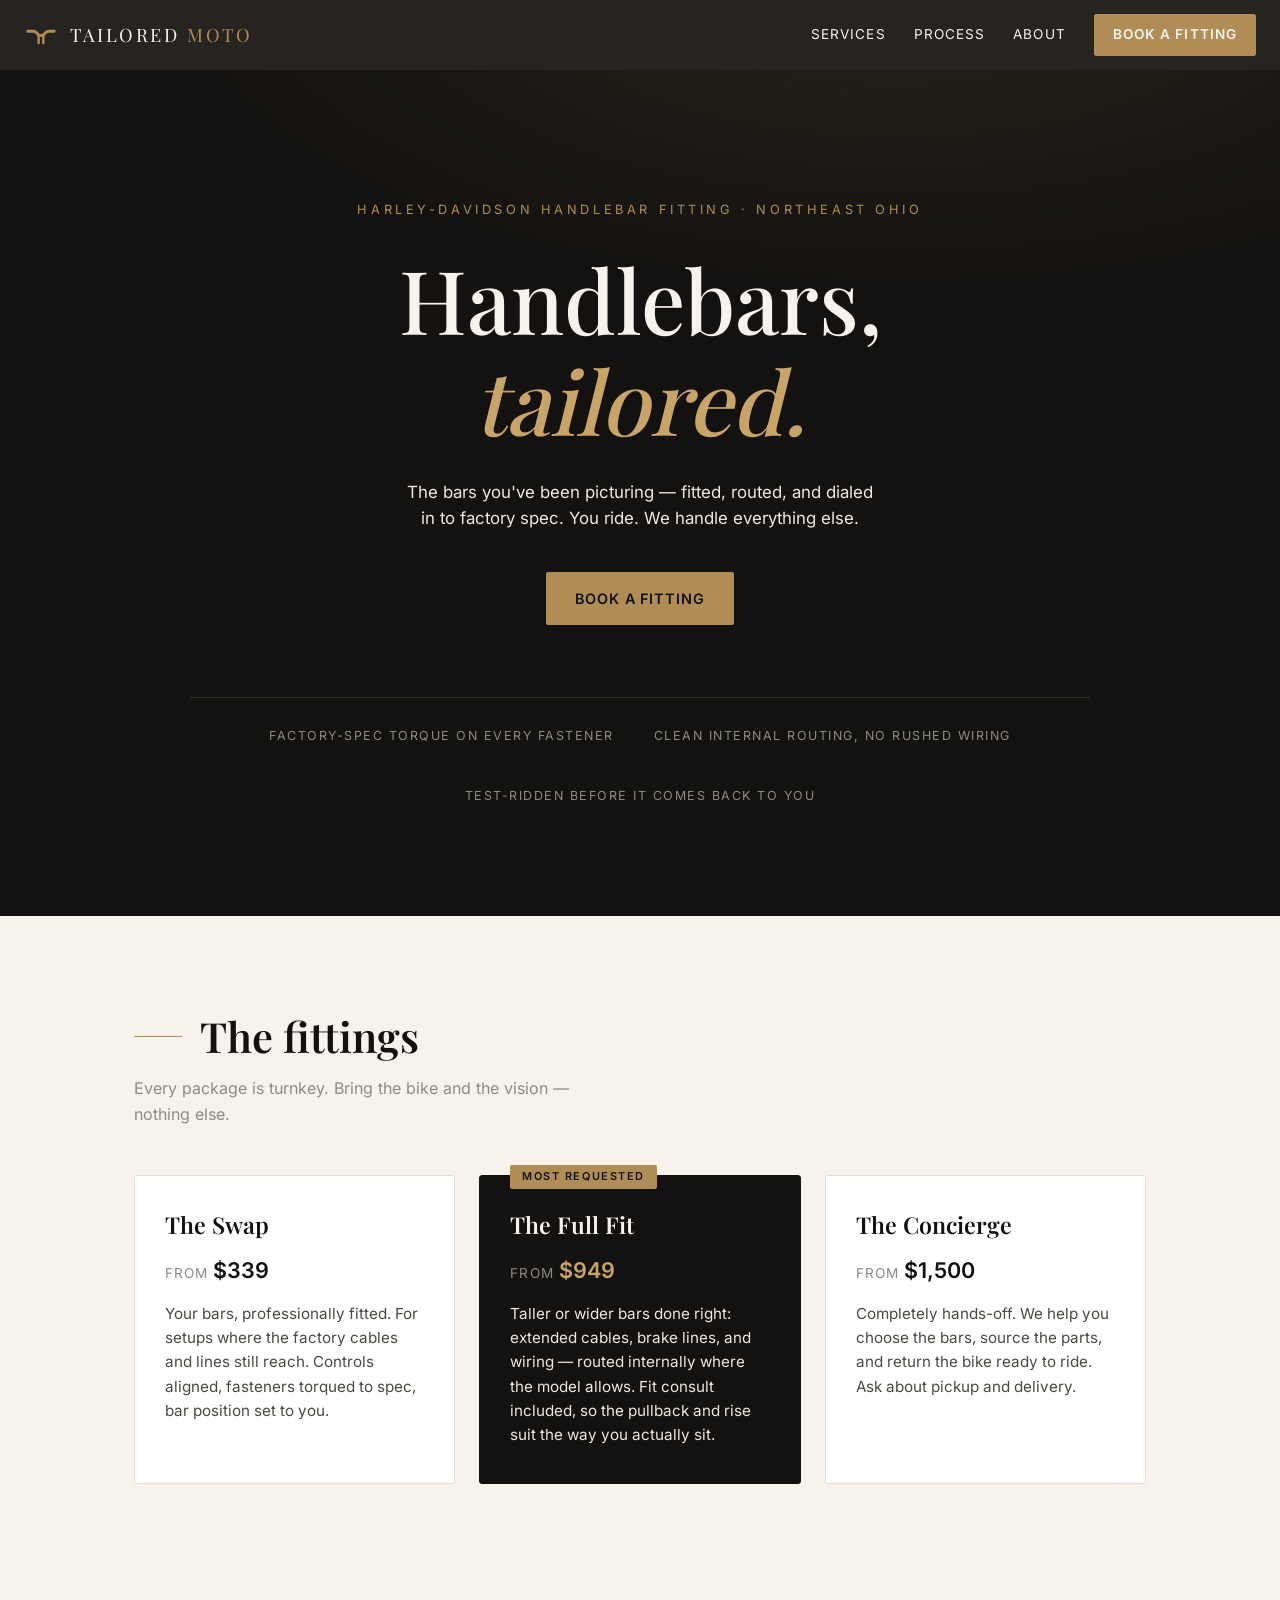
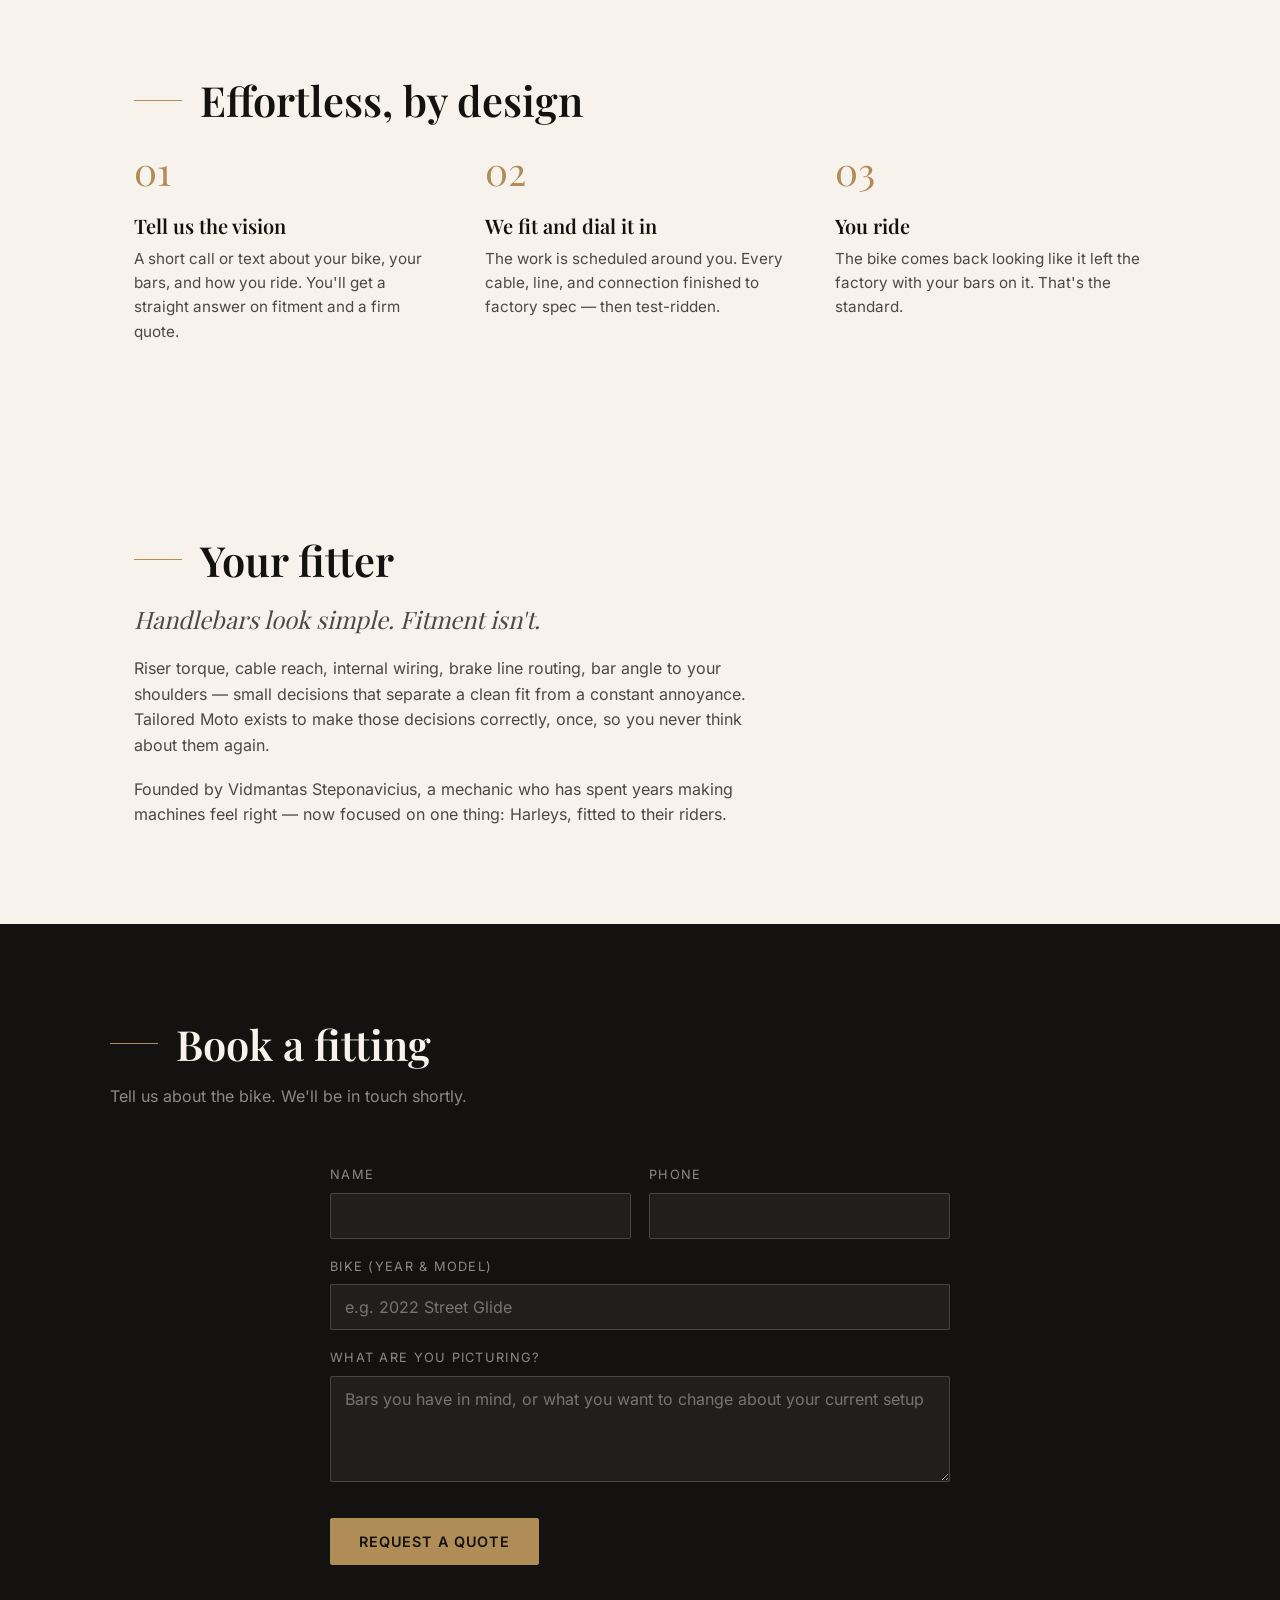
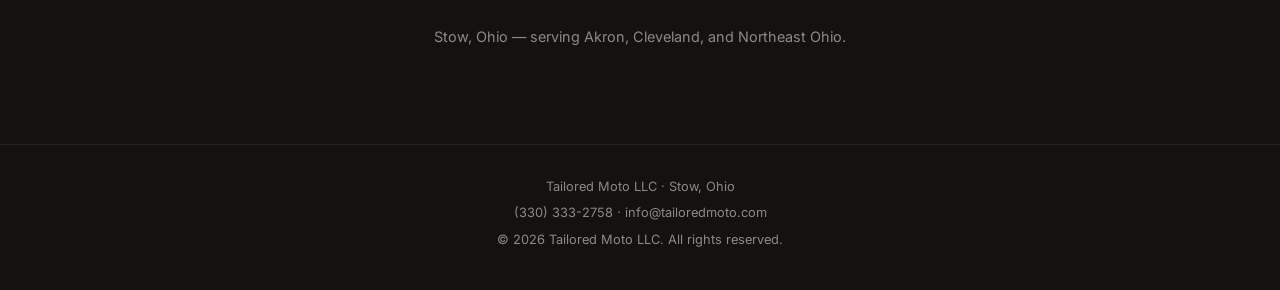
==== index.html @ c4e15b98 "Form-first contact: centered form only, phone/email moved to footer Co-Authored-By: Claude Fable 5 <" ====
<!DOCTYPE html>
<html lang="en">
<head>
<meta charset="UTF-8">
<meta name="viewport" content="width=device-width, initial-scale=1.0">
<title>Tailored Moto — Harley-Davidson Handlebar Fitting · Stow, Ohio</title>
<meta name="description" content="White-glove handlebar fitting for Harley-Davidson. Bars, cables, and lines dialed in to factory spec — without you lifting a wrench. Serving Stow, Akron, and Northeast Ohio.">
<meta name="robots" content="noindex"><!-- STAGING: remove this line at launch -->
<link rel="icon" type="image/svg+xml" href="favicon.svg">
<link rel="canonical" href="https://tailoredmoto.com/">
<meta property="og:title" content="Tailored Moto — Handlebars, tailored.">
<meta property="og:description" content="White-glove handlebar fitting for Harley-Davidson. Serving Stow, Akron, and Northeast Ohio.">
<meta property="og:url" content="https://tailoredmoto.com/">
<meta property="og:type" content="website">
<link rel="preload" href="fonts/playfair-latin.woff2" as="font" type="font/woff2" crossorigin>
<link rel="preload" href="fonts/inter-latin.woff2" as="font" type="font/woff2" crossorigin>
<link rel="stylesheet" href="styles.css">
<script type="application/ld+json">
{
  "@context": "https://schema.org",
  "@type": "LocalBusiness",
  "name": "Tailored Moto LLC",
  "description": "Handlebar fitting and installation for Harley-Davidson motorcycles.",
  "url": "https://tailoredmoto.com",
  "email": "info@tailoredmoto.com",
  "address": { "@type": "PostalAddress", "addressLocality": "Stow", "addressRegion": "OH", "addressCountry": "US" },
  "areaServed": ["Stow OH", "Akron OH", "Cleveland OH", "Northeast Ohio"],
  "priceRange": "$$$"
}
</script>
</head>
<body>

<header class="site-header">
  <a class="wordmark" href="#top" aria-label="Tailored Moto — home">
    <svg class="glyph" viewBox="0 0 64 64" aria-hidden="true">
      <g fill="none" stroke="currentColor" stroke-linecap="round">
        <path d="M7 25 H18 C25 25 24.5 33 31 33 H33 C39.5 33 39 25 46 25 H57" stroke-width="5.5"/>
        <path d="M27.5 33 V47" stroke-width="4.5"/>
        <path d="M36.5 33 V47" stroke-width="4.5"/>
      </g>
    </svg>
    <span>Tailored <em>Moto</em></span>
  </a>
  <nav class="site-nav" id="nav">
    <a href="#services">Services</a>
    <a href="#process">Process</a>
    <a href="#about">About</a>
    <a href="#contact" class="btn btn-small">Book a fitting</a>
  </nav>
  <button class="nav-toggle" aria-label="Menu" aria-expanded="false" aria-controls="nav">
    <span></span><span></span>
  </button>
</header>

<main id="top">

  <!-- HERO -->
  <section class="hero">
    <p class="kicker">Harley-Davidson handlebar fitting · Northeast Ohio</p>
    <h1>Handlebars,<br><em>tailored.</em></h1>
    <p class="lede">The bars you've been picturing — fitted, routed, and dialed in to factory spec. You ride. We handle everything else.</p>
    <div class="cta-row">
      <a class="btn" href="#contact">Book a fitting</a>
    </div>
    <ul class="trust-strip" aria-label="Standards">
      <li>Factory-spec torque on every fastener</li>
      <li>Clean internal routing, no rushed wiring</li>
      <li>Test-ridden before it comes back to you</li>
    </ul>
  </section>

  <!-- SERVICES -->
  <section class="services" id="services">
    <h2><span class="rule"></span>The fittings</h2>
    <p class="section-lede">Every package is turnkey. Bring the bike and the vision — nothing else.</p>
    <div class="cards">
      <article class="card">
        <h3>The Swap</h3>
        <p class="price">from <strong>$339</strong></p>
        <p>Your bars, professionally fitted. For setups where the factory cables and lines still reach. Controls aligned, fasteners torqued to spec, bar position set to you.</p>
      </article>
      <article class="card card-featured">
        <p class="badge">Most requested</p>
        <h3>The Full Fit</h3>
        <p class="price">from <strong>$949</strong></p>
        <p>Taller or wider bars done right: extended cables, brake lines, and wiring — routed internally where the model allows. Fit consult included, so the pullback and rise suit the way you actually sit.</p>
      </article>
      <article class="card">
        <h3>The Concierge</h3>
        <p class="price">from <strong>$1,500</strong></p>
        <p>Completely hands-off. We help you choose the bars, source the parts, and return the bike ready to ride. Ask about pickup and delivery.</p>
      </article>
    </div>
  </section>

  <!-- PROCESS -->
  <section class="process" id="process">
    <h2><span class="rule"></span>Effortless, by design</h2>
    <ol class="steps">
      <li>
        <h3>Tell us the vision</h3>
        <p>A short call or text about your bike, your bars, and how you ride. You'll get a straight answer on fitment and a firm quote.</p>
      </li>
      <li>
        <h3>We fit and dial it in</h3>
        <p>The work is scheduled around you. Every cable, line, and connection finished to factory spec — then test-ridden.</p>
      </li>
      <li>
        <h3>You ride</h3>
        <p>The bike comes back looking like it left the factory with your bars on it. That's the standard.</p>
      </li>
    </ol>
  </section>

  <!-- ABOUT -->
  <section class="about" id="about">
    <h2><span class="rule"></span>Your fitter</h2>
    <div class="about-body">
      <p class="about-lede">Handlebars look simple. Fitment isn't.</p>
      <p>Riser torque, cable reach, internal wiring, brake line routing, bar angle to your shoulders — small decisions that separate a clean fit from a constant annoyance. Tailored Moto exists to make those decisions correctly, once, so you never think about them again.</p>
      <!-- TODO: personalize — years of experience, certifications, a photo -->
      <p>Founded by Vidmantas Steponavicius, a mechanic who has spent years making machines feel right — now focused on one thing: Harleys, fitted to their riders.</p>
    </div>
  </section>

  <!-- CONTACT -->
  <section class="contact" id="contact">
    <h2><span class="rule"></span>Book a fitting</h2>
    <p class="section-lede">Tell us about the bike. We'll be in touch shortly.</p>
    <div class="contact-cols">
      <form id="contact-form" action="https://api.web3forms.com/submit" method="POST">
        <input type="hidden" name="access_key" value="8856f338-301b-41fc-84e8-43a204a1f734">
        <input type="hidden" name="subject" value="New fitting request — tailoredmoto.com">
        <input type="checkbox" name="botcheck" class="hp" tabindex="-1" autocomplete="off">
        <div class="field-row">
          <label>Name<input type="text" name="name" required autocomplete="name"></label>
          <label>Phone<input type="tel" name="phone" required autocomplete="tel"></label>
        </div>
        <label>Bike (year & model)<input type="text" name="bike" placeholder="e.g. 2022 Street Glide" required></label>
        <label>What are you picturing?<textarea name="message" rows="4" placeholder="Bars you have in mind, or what you want to change about your current setup"></textarea></label>
        <div class="h-captcha" data-captcha="true" data-theme="dark"></div>
        <button class="btn" type="submit">Request a quote</button>
        <p class="form-status" role="status" aria-live="polite"></p>
      </form>
    </div>
    <p class="contact-note contact-note-center">Stow, Ohio — serving Akron, Cleveland, and Northeast Ohio.</p>
  </section>

</main>

<footer class="site-footer">
  <p>Tailored Moto LLC · Stow, Ohio</p>
  <p><a href="sms:+13303332758">(330) 333-2758</a> · <a href="mailto:info@tailoredmoto.com">info@tailoredmoto.com</a></p>
  <p>© 2026 Tailored Moto LLC. All rights reserved.</p>
</footer>

<script src="site.js"></script>
<script src="https://web3forms.com/client/script.js" async defer></script>
</body>
</html>
---- styles.css ----
/* Tailored Moto — see brand/brand.md */

@font-face {
  font-family: 'Playfair Display';
  font-style: normal;
  font-weight: 400 700;
  font-display: swap;
  src: url('fonts/playfair-latin.woff2') format('woff2');
}
@font-face {
  font-family: 'Inter';
  font-style: normal;
  font-weight: 100 900;
  font-display: swap;
  src: url('fonts/inter-latin.woff2') format('woff2');
}

:root {
  --ink: #141210;
  --ink-soft: #1e1b18;
  --ivory: #F7F3EC;
  --ivory-dim: #efe9de;
  --brass: #B08D57;
  --brass-bright: #C9A468;
  --chrome: #8D8A84;
  --serif: 'Playfair Display', Georgia, serif;
  --sans: 'Inter', -apple-system, 'Segoe UI', Arial, sans-serif;
  --maxw: 1060px;
}

* { margin: 0; padding: 0; box-sizing: border-box; }
html { scroll-behavior: smooth; }
@media (prefers-reduced-motion: reduce) { html { scroll-behavior: auto; } }

body {
  font-family: var(--sans);
  font-weight: 400;
  color: var(--ink);
  background: var(--ivory);
  line-height: 1.6;
  -webkit-font-smoothing: antialiased;
}

h1, h2, h3 { font-family: var(--serif); font-weight: 600; line-height: 1.15; }
em { font-style: italic; }

section { padding: 96px 24px; max-width: var(--maxw); margin: 0 auto; }

h2 {
  font-size: clamp(1.9rem, 3.5vw, 2.6rem);
  margin-bottom: 16px;
  display: flex;
  align-items: center;
  gap: 18px;
}
h2 .rule { display: inline-block; width: 48px; height: 1px; background: var(--brass); flex: none; }

.section-lede { color: var(--chrome); max-width: 46ch; margin-bottom: 48px; }

/* ---------- header ---------- */
.site-header {
  position: sticky; top: 0; z-index: 50;
  display: flex; align-items: center; justify-content: space-between;
  padding: 14px 24px;
  background: rgba(20, 18, 16, 0.92);
  backdrop-filter: blur(8px);
  color: var(--ivory);
}
.wordmark {
  display: flex; align-items: center; gap: 12px;
  text-decoration: none; color: var(--ivory);
  font-family: var(--serif); font-size: 1.15rem; letter-spacing: 0.14em;
  text-transform: uppercase;
}
.wordmark em { color: var(--brass); font-style: normal; }
.glyph { width: 34px; height: 34px; color: var(--brass); }

.site-nav { display: flex; align-items: center; gap: 28px; }
.site-nav a {
  color: var(--ivory); text-decoration: none; font-size: 0.85rem;
  letter-spacing: 0.08em; text-transform: uppercase;
}
.site-nav a:hover { color: var(--brass-bright); }
.nav-toggle { display: none; }

/* ---------- buttons ---------- */
.btn {
  display: inline-block;
  background: var(--brass); color: var(--ink);
  font-family: var(--sans); font-weight: 600; font-size: 0.9rem;
  letter-spacing: 0.06em; text-transform: uppercase; text-decoration: none;
  padding: 14px 28px; border: 1px solid var(--brass); border-radius: 2px;
  cursor: pointer; transition: background 0.2s, color 0.2s;
}
.btn:hover { background: var(--brass-bright); border-color: var(--brass-bright); color: var(--ink); }
.btn-ghost { background: transparent; color: var(--ivory); border-color: var(--chrome); }
.btn-ghost:hover { background: transparent; color: var(--brass-bright); border-color: var(--brass-bright); }
.btn-small { padding: 9px 18px; font-size: 0.78rem; }
.site-nav .btn-small:hover { color: var(--ink); }

/* ---------- hero ---------- */
.hero {
  max-width: none;
  background:
    radial-gradient(1200px 500px at 70% -10%, rgba(176, 141, 87, 0.13), transparent 60%),
    var(--ink);
  color: var(--ivory);
  text-align: center;
  padding: 130px 24px 110px;
}
.kicker {
  color: var(--brass); font-size: 0.8rem; letter-spacing: 0.28em;
  text-transform: uppercase; margin-bottom: 28px;
}
.hero h1 { font-size: clamp(3rem, 8vw, 5.5rem); font-weight: 500; }
.hero h1 em { color: var(--brass-bright); }
.hero .lede {
  color: var(--ivory-dim); max-width: 44ch; margin: 28px auto 40px; font-size: 1.05rem;
}
.cta-row { display: flex; gap: 16px; justify-content: center; flex-wrap: wrap; }

.trust-strip {
  list-style: none; display: flex; gap: 40px; justify-content: center; flex-wrap: wrap;
  margin-top: 72px; padding-top: 28px;
  border-top: 1px solid rgba(247, 243, 236, 0.12);
  max-width: 900px; margin-left: auto; margin-right: auto;
}
.trust-strip li {
  color: var(--chrome); font-size: 0.78rem; letter-spacing: 0.12em; text-transform: uppercase;
}

/* ---------- services ---------- */
.cards { display: grid; grid-template-columns: repeat(3, 1fr); gap: 24px; align-items: stretch; }
.card {
  background: #fff; border: 1px solid #e5ded2; border-radius: 3px;
  padding: 36px 30px;
  display: flex; flex-direction: column; gap: 14px;
  position: relative;
}
.card h3 { font-size: 1.45rem; }
.card .price { color: var(--chrome); font-size: 0.85rem; letter-spacing: 0.08em; text-transform: uppercase; }
.card .price strong { color: var(--ink); font-size: 1.35rem; letter-spacing: 0; font-weight: 600; }
.card p:last-child { color: #4c4842; font-size: 0.95rem; }
.card-featured { background: var(--ink); border-color: var(--ink); color: var(--ivory); }
.card-featured h3 { color: var(--ivory); }
.card-featured .price strong { color: var(--brass-bright); }
.card-featured p:last-child { color: var(--ivory-dim); }
.badge {
  position: absolute; top: -11px; left: 30px;
  background: var(--brass); color: var(--ink);
  font-size: 0.68rem; font-weight: 600; letter-spacing: 0.14em; text-transform: uppercase;
  padding: 3px 12px; border-radius: 2px;
}

/* ---------- process ---------- */
.steps { list-style: none; counter-reset: step; display: grid; grid-template-columns: repeat(3, 1fr); gap: 40px; }
.steps li { counter-increment: step; }
.steps li::before {
  content: "0" counter(step);
  font-family: var(--serif); font-size: 2.4rem; color: var(--brass);
  display: block; margin-bottom: 12px;
}
.steps h3 { font-size: 1.25rem; margin-bottom: 10px; }
.steps p { color: #4c4842; font-size: 0.95rem; }

/* ---------- about ---------- */
.about-body { max-width: 62ch; display: grid; gap: 18px; }
.about-lede { font-family: var(--serif); font-size: 1.5rem; font-style: italic; color: var(--ink); }
.about-body p { color: #4c4842; }

/* ---------- gallery ---------- */
.gallery-grid { display: grid; grid-template-columns: repeat(3, 1fr); gap: 18px; }
.tile {
  aspect-ratio: 4 / 3;
  background:
    radial-gradient(400px 200px at 50% 120%, rgba(176, 141, 87, 0.14), transparent 70%),
    var(--ink-soft);
  border-radius: 3px;
  display: flex; align-items: center; justify-content: center;
  color: var(--chrome); font-size: 0.78rem; letter-spacing: 0.14em;
  text-transform: uppercase; text-align: center; line-height: 1.9;
}

/* ---------- contact ---------- */
.contact {
  max-width: none;
  background: var(--ink); color: var(--ivory);
}
.contact > * { max-width: var(--maxw); margin-left: auto; margin-right: auto; }
.contact h2 { color: var(--ivory); }
.contact .section-lede { margin-bottom: 56px; }
.contact-cols { max-width: 620px; margin: 0 auto; }
.contact-note-center { text-align: center; margin-top: 28px; }

.contact-label { color: var(--brass); font-size: 0.8rem; letter-spacing: 0.2em; text-transform: uppercase; margin-bottom: 10px; }
.contact-phone {
  font-family: var(--serif); font-size: 2rem; color: var(--ivory);
  text-decoration: none; display: inline-block; margin-bottom: 10px;
}
.contact-phone:hover { color: var(--brass-bright); }
.link { color: var(--brass-bright); text-decoration: none; }
.link:hover { text-decoration: underline; }
.contact-note { color: var(--chrome); font-size: 0.9rem; margin-top: 22px; }

form { display: grid; gap: 18px; }
.field-row { display: grid; grid-template-columns: 1fr 1fr; gap: 18px; }
label { display: grid; gap: 7px; font-size: 0.8rem; letter-spacing: 0.1em; text-transform: uppercase; color: var(--chrome); }
input, textarea {
  font-family: var(--sans); font-size: 1rem; color: var(--ivory);
  background: rgba(247, 243, 236, 0.06);
  border: 1px solid rgba(247, 243, 236, 0.18); border-radius: 2px;
  padding: 12px 14px;
}
input:focus, textarea:focus { outline: none; border-color: var(--brass); }
textarea { resize: vertical; }
.hp { position: absolute; left: -9999px; }
form .btn { justify-self: start; }
.form-status { font-size: 0.9rem; color: var(--brass-bright); min-height: 1.4em; }

/* ---------- footer ---------- */
.site-footer {
  background: var(--ink); color: var(--chrome);
  text-align: center; font-size: 0.8rem;
  padding: 32px 24px 40px;
  border-top: 1px solid rgba(247, 243, 236, 0.08);
}
.site-footer p + p { margin-top: 6px; }
.site-footer a { color: inherit; text-decoration: none; }
.site-footer a:hover { text-decoration: underline; }

/* ---------- responsive ---------- */
@media (max-width: 860px) {
  section { padding: 72px 20px; }
  .cards, .steps, .gallery-grid { grid-template-columns: 1fr; }
  .steps { gap: 32px; }

  .nav-toggle {
    display: flex; flex-direction: column; gap: 6px;
    background: none; border: none; cursor: pointer; padding: 8px;
  }
  .nav-toggle span { width: 24px; height: 2px; background: var(--ivory); display: block; }
  .site-nav {
    display: none;
    position: absolute; top: 100%; left: 0; right: 0;
    flex-direction: column; align-items: flex-start; gap: 0;
    background: var(--ink);
    border-top: 1px solid rgba(247, 243, 236, 0.1);
    padding: 8px 0;
  }
  .site-nav.open { display: flex; }
  .site-nav a { padding: 14px 24px; width: 100%; }
  .site-nav .btn-small { background: none; border: none; color: var(--brass-bright); text-align: left; }
}
@media (max-width: 560px) {
  .field-row { grid-template-columns: 1fr; }
  .hero { padding: 90px 20px 80px; }
  .trust-strip { gap: 14px; flex-direction: column; align-items: center; margin-top: 56px; }
}
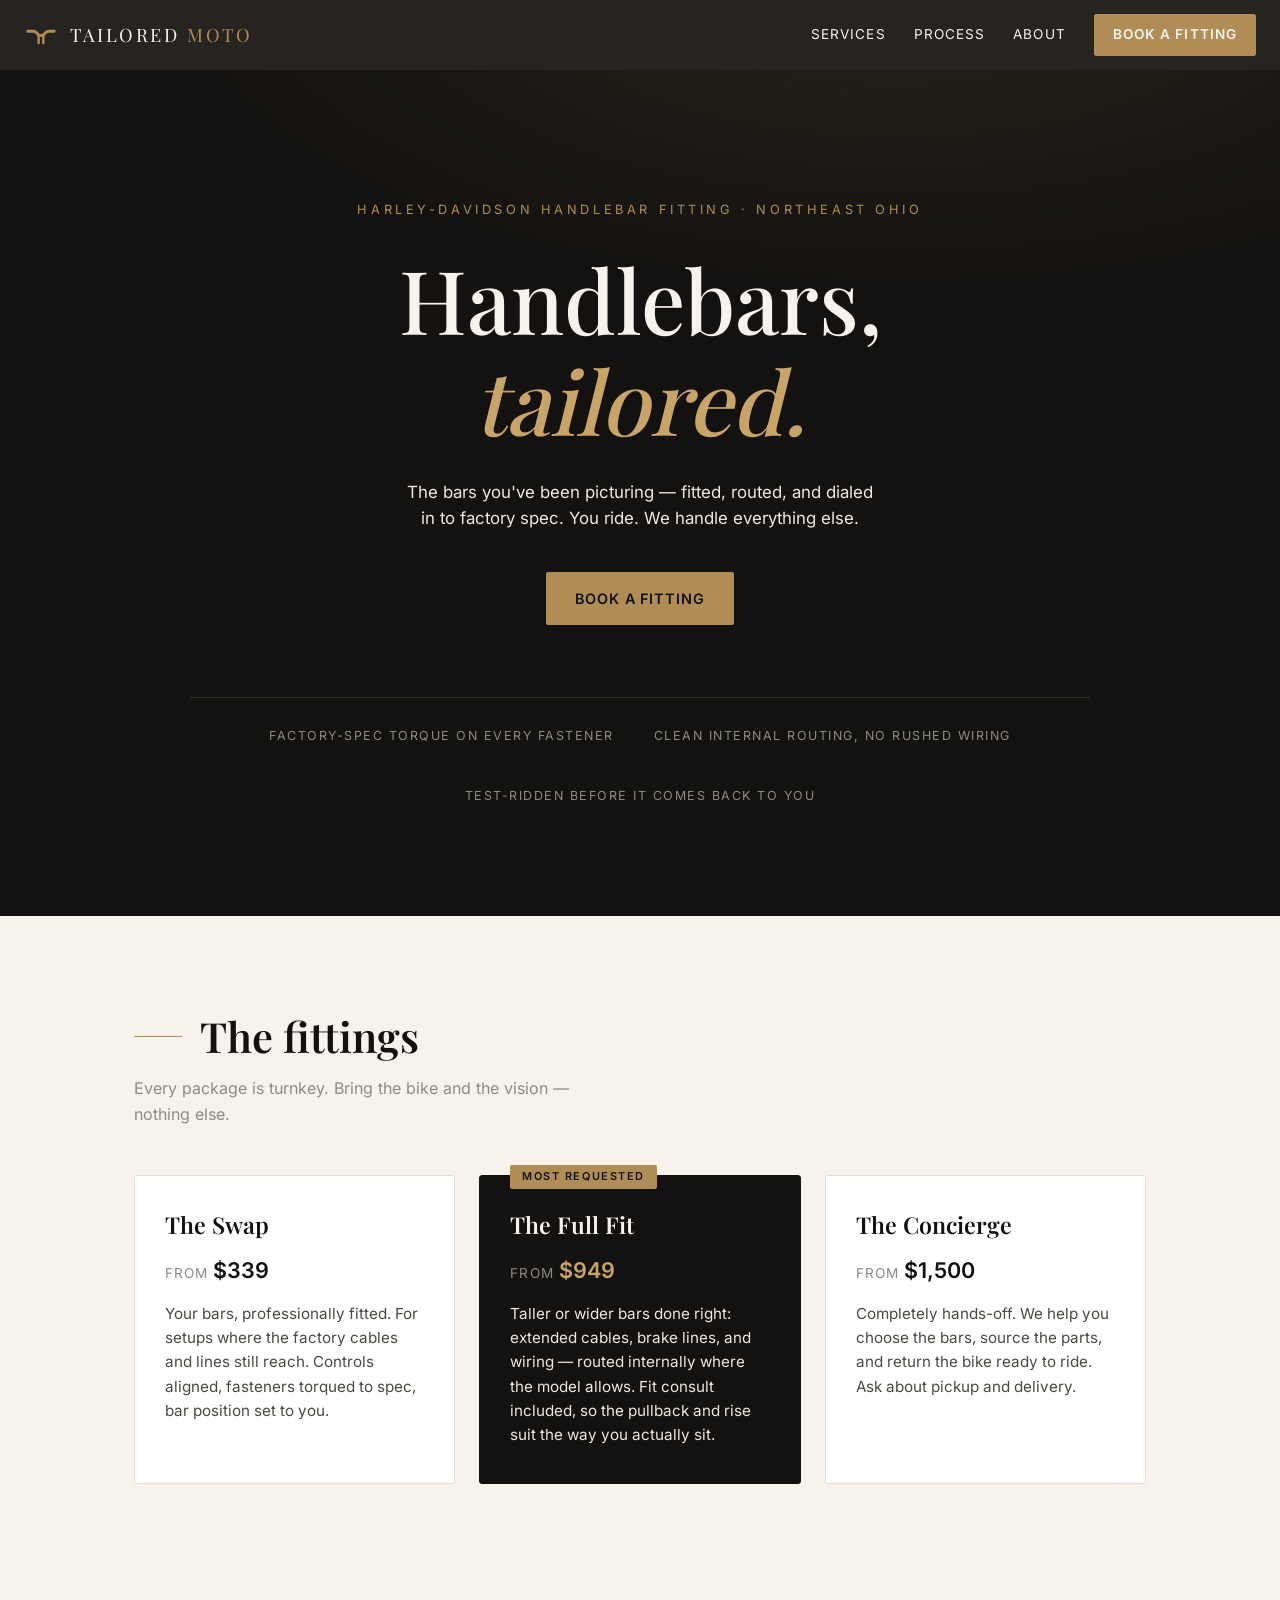
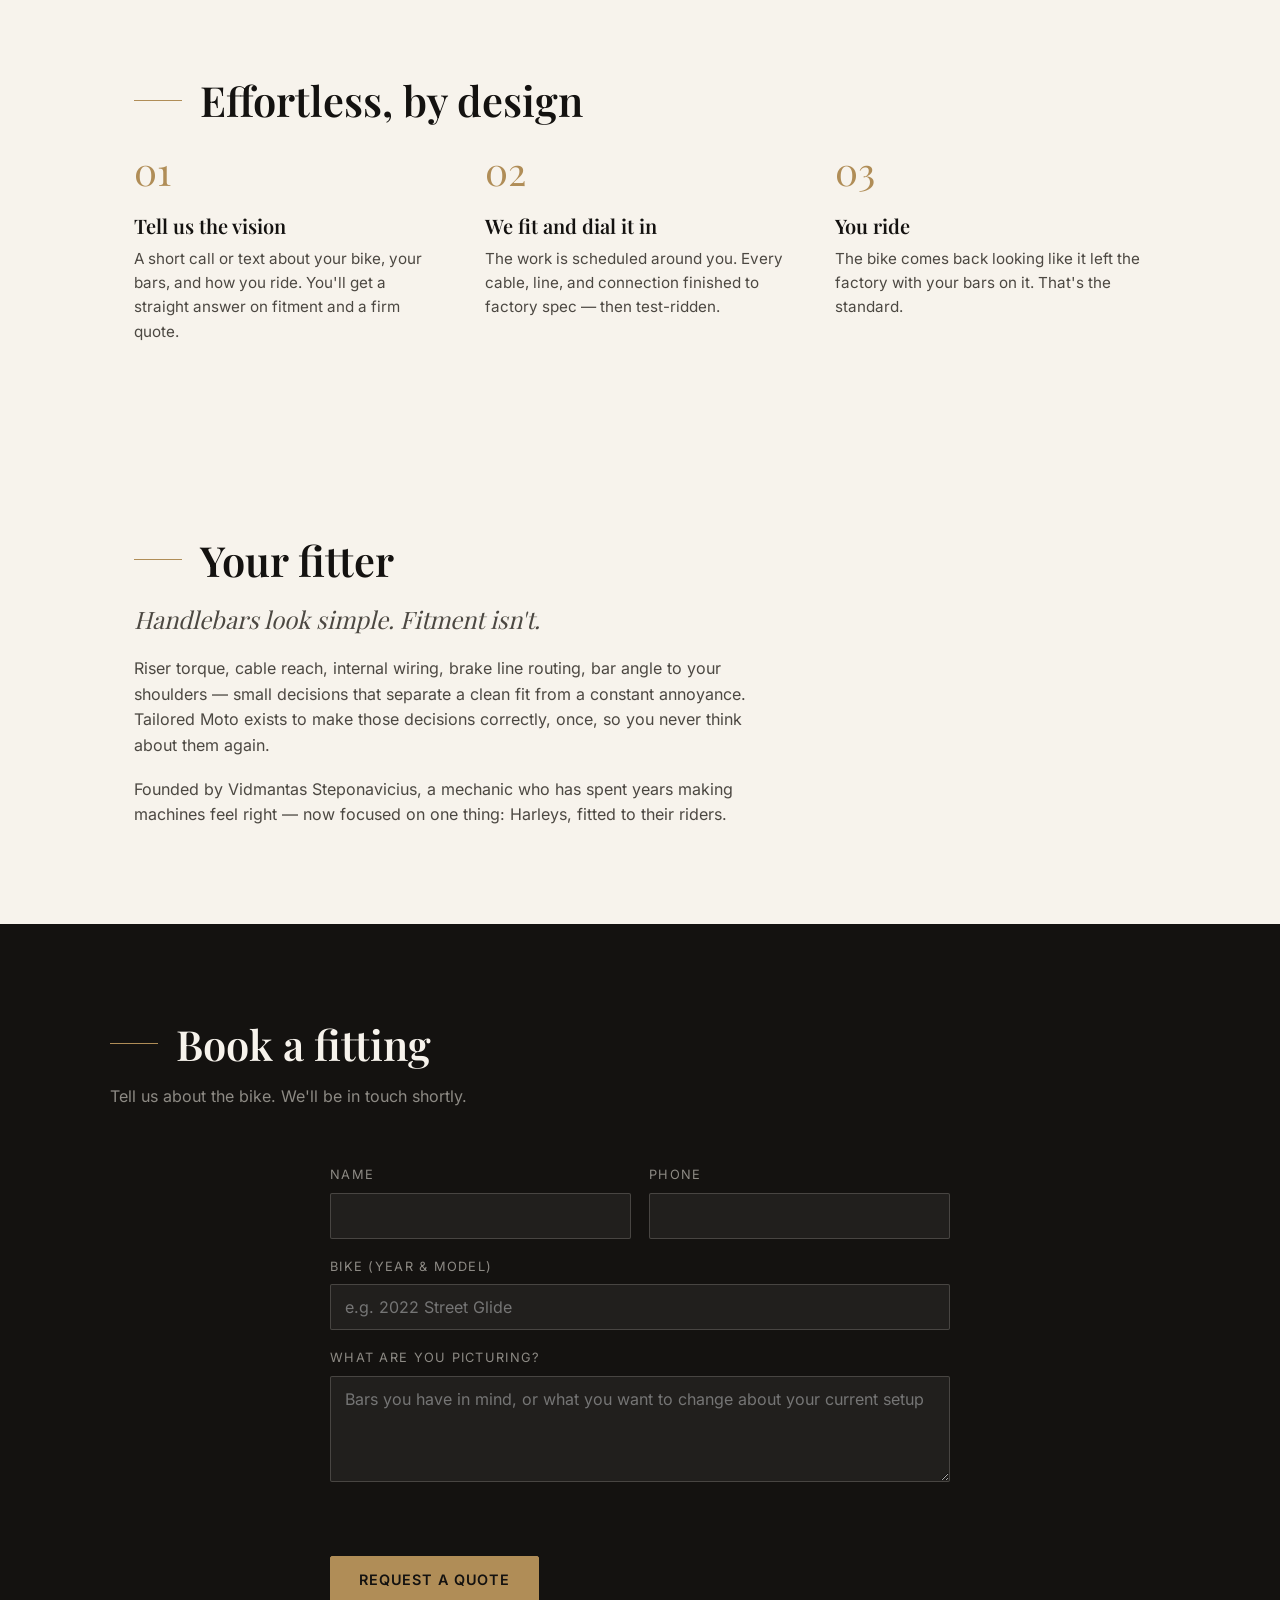
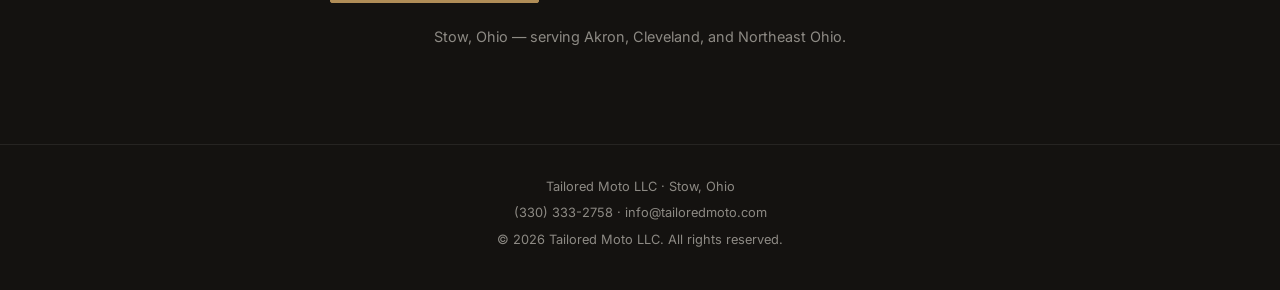
==== commit 14940178: "Show form status message above the Request a quote button Co-Authored-By: Claude Fable 5 <noreply@an" ====
--- a/index.html
+++ b/index.html
@@ -5,7 +5,6 @@
 <meta name="viewport" content="width=device-width, initial-scale=1.0">
 <title>Tailored Moto — Harley-Davidson Handlebar Fitting · Stow, Ohio</title>
 <meta name="description" content="White-glove handlebar fitting for Harley-Davidson. Bars, cables, and lines dialed in to factory spec — without you lifting a wrench. Serving Stow, Akron, and Northeast Ohio.">
-<meta name="robots" content="noindex"><!-- STAGING: remove this line at launch -->
 <link rel="icon" type="image/svg+xml" href="favicon.svg">
 <link rel="canonical" href="https://tailoredmoto.com/">
 <meta property="og:title" content="Tailored Moto — Handlebars, tailored.">
@@ -140,8 +139,8 @@
         <label>Bike (year & model)<input type="text" name="bike" placeholder="e.g. 2022 Street Glide" required></label>
         <label>What are you picturing?<textarea name="message" rows="4" placeholder="Bars you have in mind, or what you want to change about your current setup"></textarea></label>
         <div class="h-captcha" data-captcha="true" data-theme="dark"></div>
+        <p class="form-status" role="status" aria-live="polite"></p>
         <button class="btn" type="submit">Request a quote</button>
-        <p class="form-status" role="status" aria-live="polite"></p>
       </form>
     </div>
     <p class="contact-note contact-note-center">Stow, Ohio — serving Akron, Cleveland, and Northeast Ohio.</p>
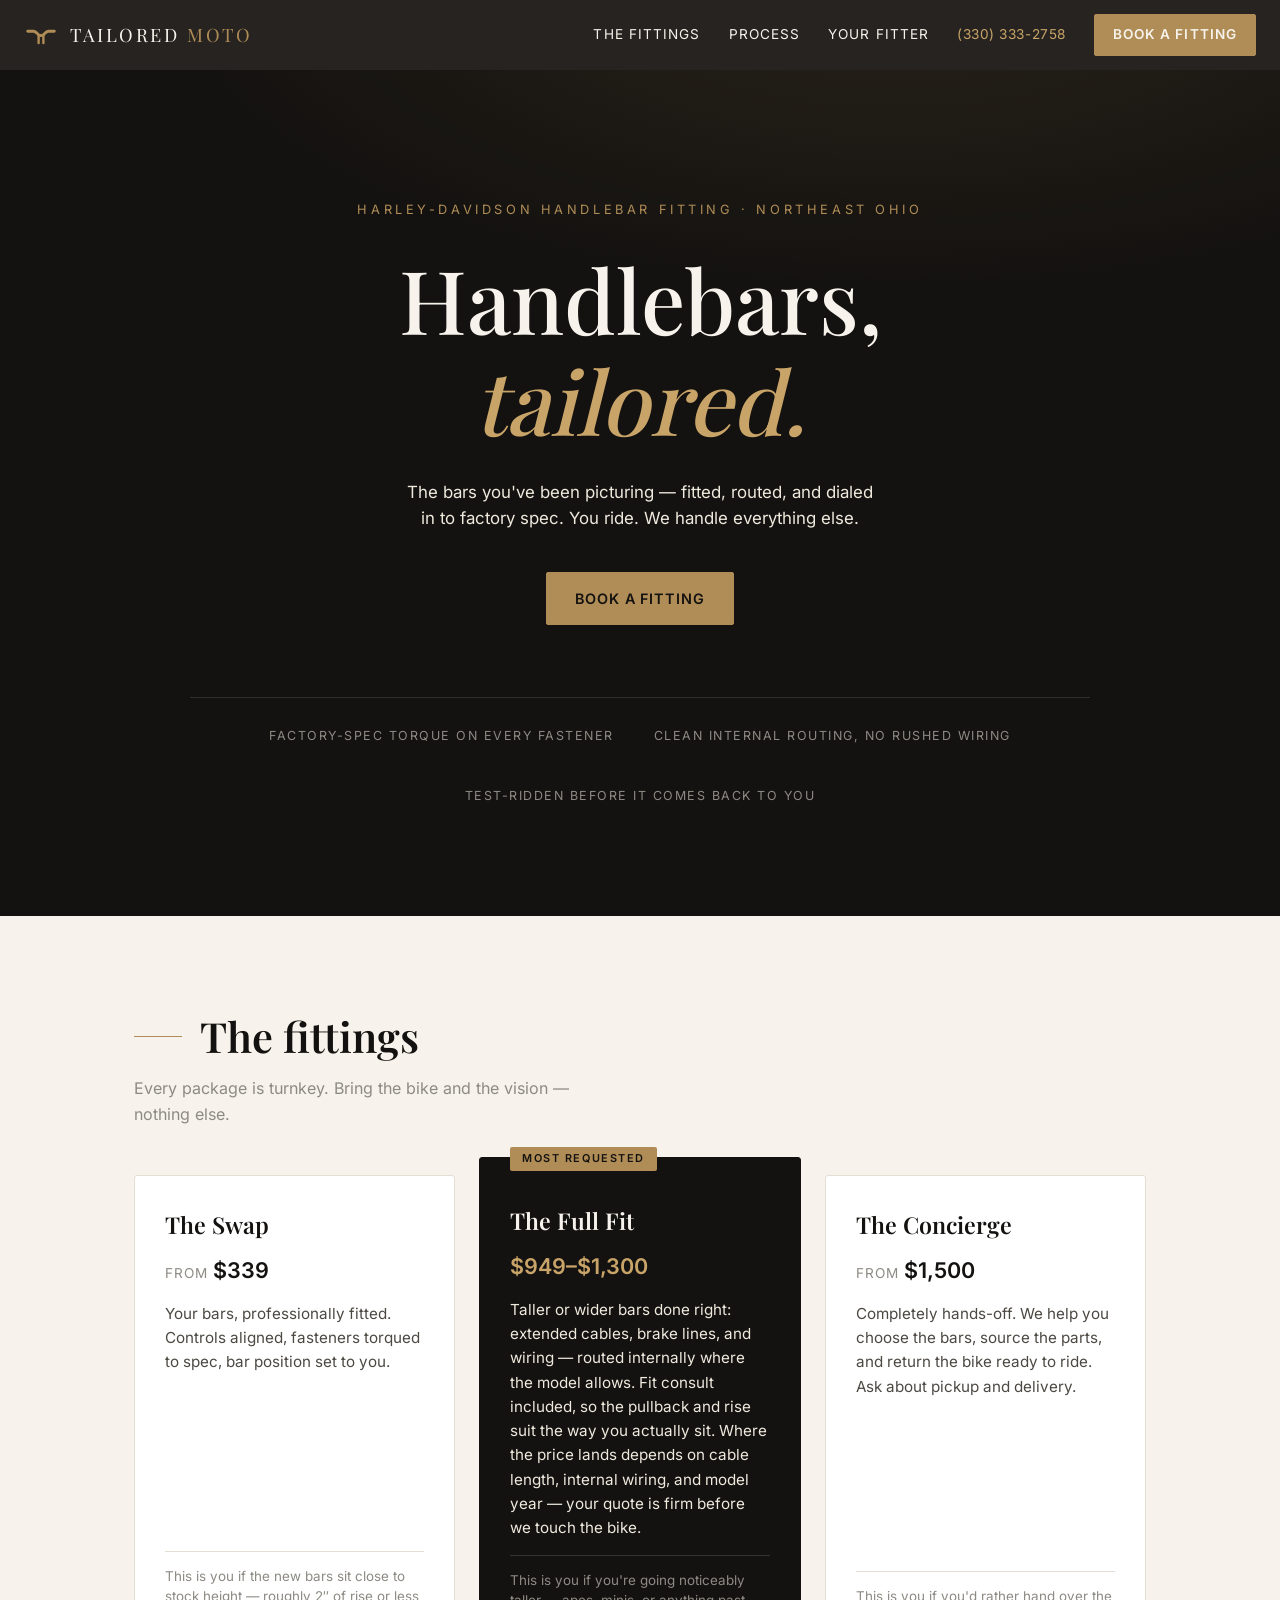
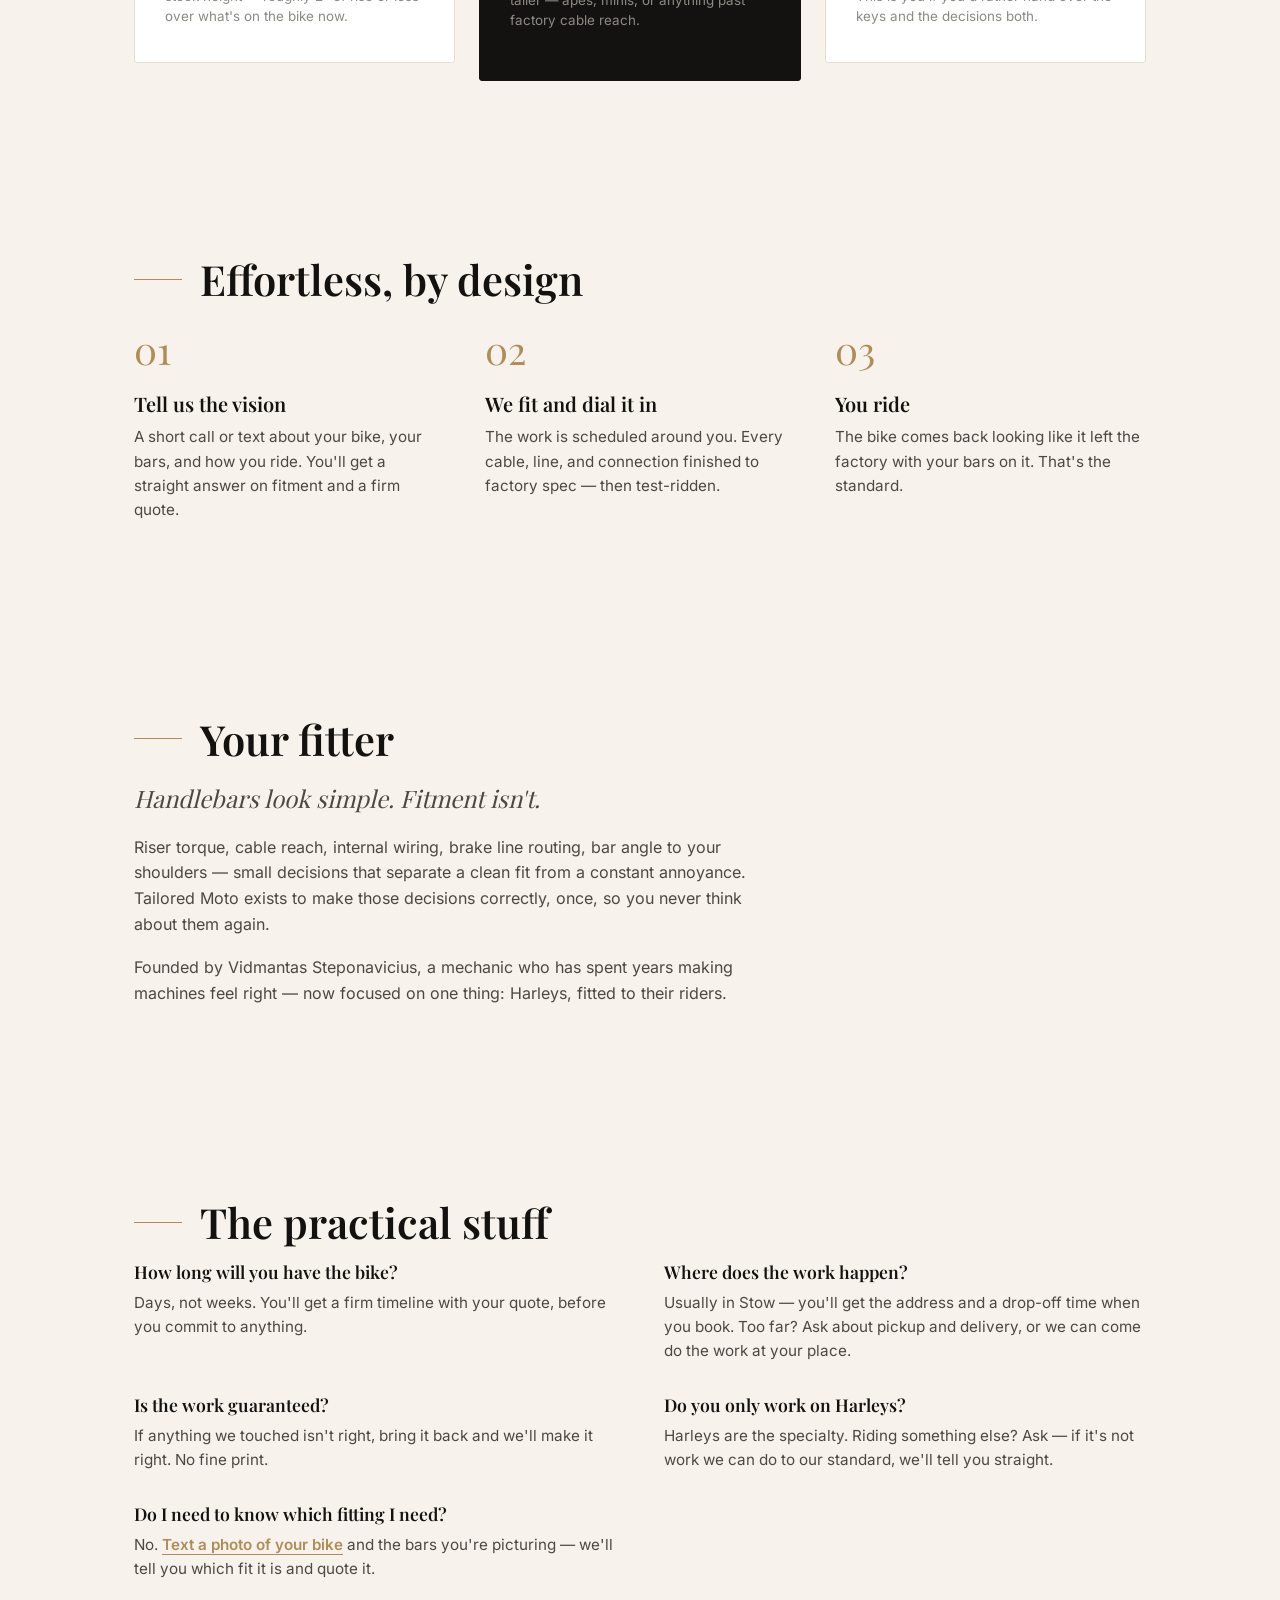
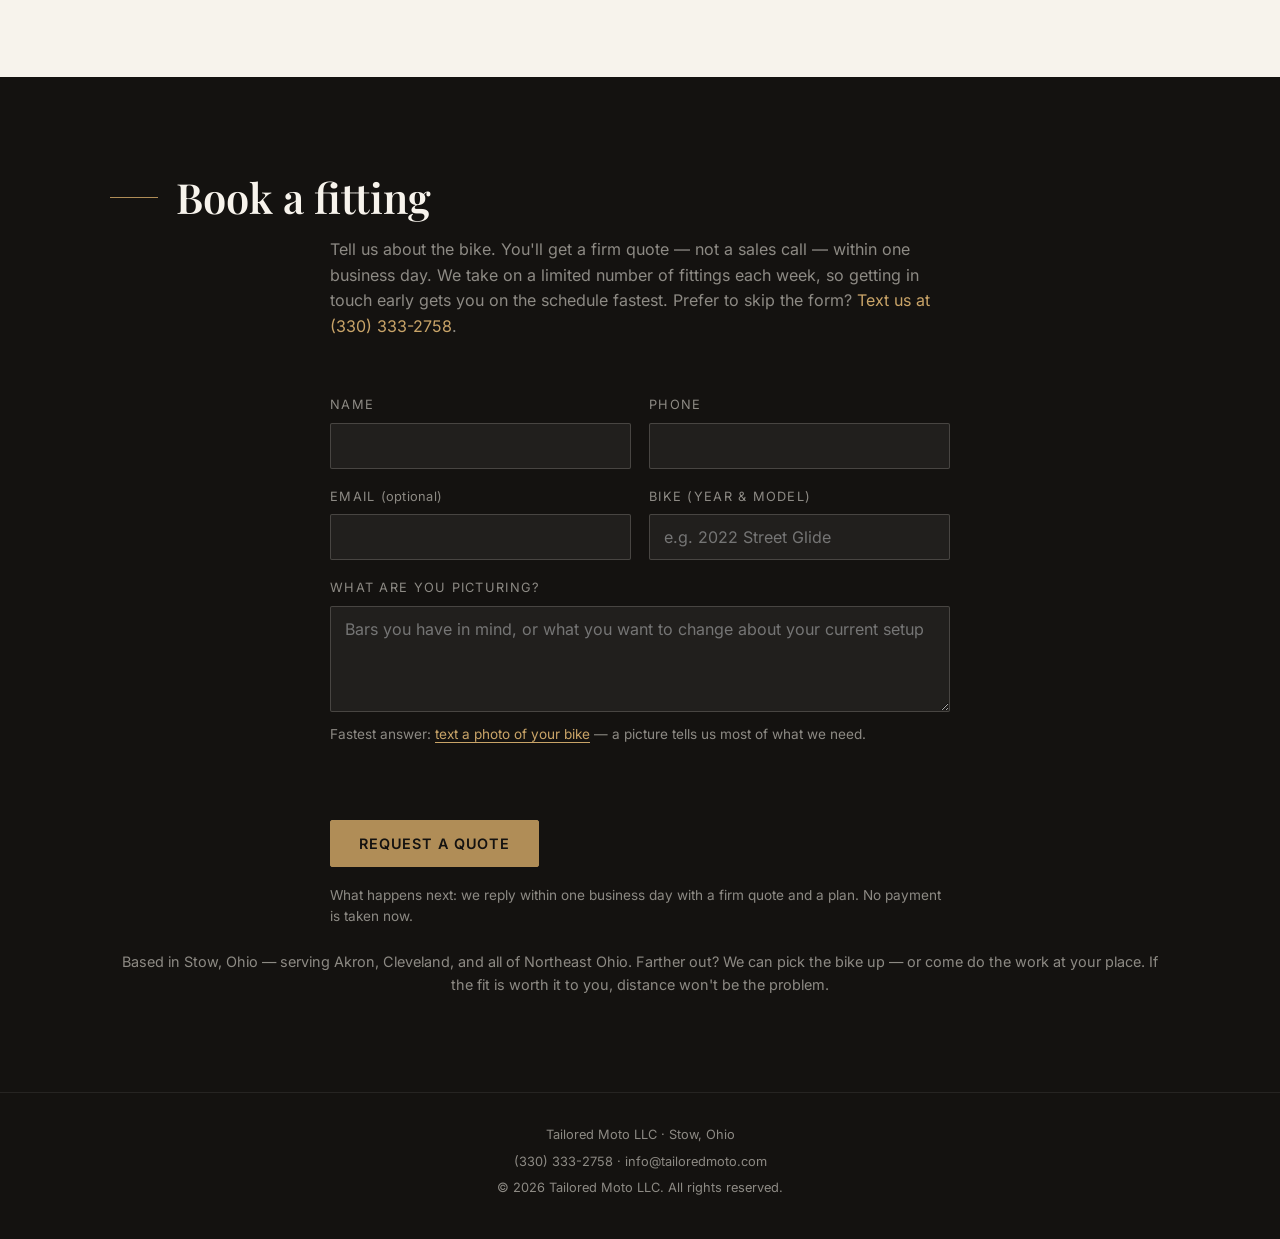
==== commit 7c6b3058: "Conversion pass from site review: tier guidance, FAQ, phone visibility - Add "This is you if..." fit" ====
--- a/index.html
+++ b/index.html
@@ -22,8 +22,9 @@
   "description": "Handlebar fitting and installation for Harley-Davidson motorcycles.",
   "url": "https://tailoredmoto.com",
   "email": "info@tailoredmoto.com",
+  "telephone": "+1-330-333-2758",
   "address": { "@type": "PostalAddress", "addressLocality": "Stow", "addressRegion": "OH", "addressCountry": "US" },
-  "areaServed": ["Stow OH", "Akron OH", "Cleveland OH", "Northeast Ohio"],
+  "areaServed": ["Stow OH", "Akron OH", "Cleveland OH", "Northeast Ohio", "Ohio"],
   "priceRange": "$$$"
 }
 </script>
@@ -42,9 +43,10 @@
     <span>Tailored <em>Moto</em></span>
   </a>
   <nav class="site-nav" id="nav">
-    <a href="#services">Services</a>
+    <a href="#services">The fittings</a>
     <a href="#process">Process</a>
-    <a href="#about">About</a>
+    <a href="#about">Your fitter</a>
+    <a class="nav-phone" href="sms:+13303332758">(330) 333-2758</a>
     <a href="#contact" class="btn btn-small">Book a fitting</a>
   </nav>
   <button class="nav-toggle" aria-label="Menu" aria-expanded="false" aria-controls="nav">
@@ -77,18 +79,21 @@
       <article class="card">
         <h3>The Swap</h3>
         <p class="price">from <strong>$339</strong></p>
-        <p>Your bars, professionally fitted. For setups where the factory cables and lines still reach. Controls aligned, fasteners torqued to spec, bar position set to you.</p>
+        <p class="desc">Your bars, professionally fitted. Controls aligned, fasteners torqued to spec, bar position set to you.</p>
+        <p class="fit-hint">This is you if the new bars sit close to stock height — roughly 2″ of rise or less over what's on the bike now.</p>
       </article>
       <article class="card card-featured">
         <p class="badge">Most requested</p>
         <h3>The Full Fit</h3>
-        <p class="price">from <strong>$949</strong></p>
-        <p>Taller or wider bars done right: extended cables, brake lines, and wiring — routed internally where the model allows. Fit consult included, so the pullback and rise suit the way you actually sit.</p>
+        <p class="price"><strong>$949–$1,300</strong></p>
+        <p class="desc">Taller or wider bars done right: extended cables, brake lines, and wiring — routed internally where the model allows. Fit consult included, so the pullback and rise suit the way you actually sit. Where the price lands depends on cable length, internal wiring, and model year — your quote is firm before we touch the bike.</p>
+        <p class="fit-hint">This is you if you're going noticeably taller — apes, minis, or anything past factory cable reach.</p>
       </article>
       <article class="card">
         <h3>The Concierge</h3>
         <p class="price">from <strong>$1,500</strong></p>
-        <p>Completely hands-off. We help you choose the bars, source the parts, and return the bike ready to ride. Ask about pickup and delivery.</p>
+        <p class="desc">Completely hands-off. We help you choose the bars, source the parts, and return the bike ready to ride. Ask about pickup and delivery.</p>
+        <p class="fit-hint">This is you if you'd rather hand over the keys and the decisions both.</p>
       </article>
     </div>
   </section>
@@ -123,10 +128,37 @@
     </div>
   </section>
 
+  <!-- FAQ -->
+  <section class="faq" id="faq">
+    <h2><span class="rule"></span>The practical stuff</h2>
+    <div class="faq-list">
+      <div class="faq-item">
+        <h3>How long will you have the bike?</h3>
+        <p>Days, not weeks. You'll get a firm timeline with your quote, before you commit to anything.</p>
+      </div>
+      <div class="faq-item">
+        <h3>Where does the work happen?</h3>
+        <p>Usually in Stow — you'll get the address and a drop-off time when you book. Too far? Ask about pickup and delivery, or we can come do the work at your place.</p>
+      </div>
+      <div class="faq-item">
+        <h3>Is the work guaranteed?</h3>
+        <p>If anything we touched isn't right, bring it back and we'll make it right. No fine print.</p>
+      </div>
+      <div class="faq-item">
+        <h3>Do you only work on Harleys?</h3>
+        <p>Harleys are the specialty. Riding something else? Ask — if it's not work we can do to our standard, we'll tell you straight.</p>
+      </div>
+      <div class="faq-item">
+        <h3>Do I need to know which fitting I need?</h3>
+        <p>No. <a href="sms:+13303332758">Text a photo of your bike</a> and the bars you're picturing — we'll tell you which fit it is and quote it.</p>
+      </div>
+    </div>
+  </section>
+
   <!-- CONTACT -->
   <section class="contact" id="contact">
     <h2><span class="rule"></span>Book a fitting</h2>
-    <p class="section-lede">Tell us about the bike. We'll be in touch shortly.</p>
+    <p class="section-lede">Tell us about the bike. You'll get a firm quote — not a sales call — within one business day. We take on a limited number of fittings each week, so getting in touch early gets you on the schedule fastest. Prefer to skip the form? <a class="link" href="sms:+13303332758">Text us at (330)&nbsp;333-2758</a>.</p>
     <div class="contact-cols">
       <form id="contact-form" action="https://api.web3forms.com/submit" method="POST">
         <input type="hidden" name="access_key" value="8856f338-301b-41fc-84e8-43a204a1f734">
@@ -136,17 +168,27 @@
           <label>Name<input type="text" name="name" required autocomplete="name"></label>
           <label>Phone<input type="tel" name="phone" required autocomplete="tel"></label>
         </div>
-        <label>Bike (year & model)<input type="text" name="bike" placeholder="e.g. 2022 Street Glide" required></label>
+        <div class="field-row">
+          <label><span>Email <span class="optional">(optional)</span></span><input type="email" name="email" autocomplete="email"></label>
+          <label>Bike (year & model)<input type="text" name="bike" placeholder="e.g. 2022 Street Glide" required></label>
+        </div>
         <label>What are you picturing?<textarea name="message" rows="4" placeholder="Bars you have in mind, or what you want to change about your current setup"></textarea></label>
+        <p class="form-hint">Fastest answer: <a href="sms:+13303332758">text a photo of your bike</a> — a picture tells us most of what we need.</p>
         <div class="h-captcha" data-captcha="true" data-theme="dark"></div>
         <p class="form-status" role="status" aria-live="polite"></p>
         <button class="btn" type="submit">Request a quote</button>
+        <p class="form-note">What happens next: we reply within one business day with a firm quote and a plan. No payment is taken now.</p>
       </form>
     </div>
-    <p class="contact-note contact-note-center">Stow, Ohio — serving Akron, Cleveland, and Northeast Ohio.</p>
+    <p class="contact-note contact-note-center">Based in Stow, Ohio — serving Akron, Cleveland, and all of Northeast Ohio. Farther out? We can pick the bike up — or come do the work at your place. If the fit is worth it to you, distance won't be the problem.</p>
   </section>
 
 </main>
+
+<nav class="action-bar" aria-label="Quick contact">
+  <a class="btn btn-bar-ghost" href="sms:+13303332758">Text us</a>
+  <a class="btn" href="#contact">Book a fitting</a>
+</nav>
 
 <footer class="site-footer">
   <p>Tailored Moto LLC · Stow, Ohio</p>
--- a/styles.css
+++ b/styles.css
@@ -81,6 +81,7 @@
   letter-spacing: 0.08em; text-transform: uppercase;
 }
 .site-nav a:hover { color: var(--brass-bright); }
+.site-nav .nav-phone { color: var(--brass-bright); letter-spacing: 0.04em; }
 .nav-toggle { display: none; }
 
 /* ---------- buttons ---------- */
@@ -140,11 +141,20 @@
 .card h3 { font-size: 1.45rem; }
 .card .price { color: var(--chrome); font-size: 0.85rem; letter-spacing: 0.08em; text-transform: uppercase; }
 .card .price strong { color: var(--ink); font-size: 1.35rem; letter-spacing: 0; font-weight: 600; }
-.card p:last-child { color: #4c4842; font-size: 0.95rem; }
+.card .desc { color: #4c4842; font-size: 0.95rem; }
+.card .fit-hint {
+  margin-top: auto; padding-top: 14px;
+  border-top: 1px solid #e5ded2;
+  color: var(--chrome); font-size: 0.84rem; line-height: 1.5;
+}
 .card-featured { background: var(--ink); border-color: var(--ink); color: var(--ivory); }
 .card-featured h3 { color: var(--ivory); }
 .card-featured .price strong { color: var(--brass-bright); }
-.card-featured p:last-child { color: var(--ivory-dim); }
+.card-featured .desc { color: var(--ivory-dim); }
+.card-featured .fit-hint { border-top-color: rgba(247, 243, 236, 0.15); color: var(--chrome); }
+@media (min-width: 861px) {
+  .card-featured { margin: -18px 0; padding-top: 50px; padding-bottom: 50px; }
+}
 .badge {
   position: absolute; top: -11px; left: 30px;
   background: var(--brass); color: var(--ink);
@@ -181,6 +191,13 @@
   text-transform: uppercase; text-align: center; line-height: 1.9;
 }
 
+/* ---------- faq ---------- */
+.faq-list { display: grid; grid-template-columns: repeat(2, 1fr); gap: 32px 48px; }
+.faq-item h3 { font-size: 1.1rem; margin-bottom: 8px; }
+.faq-item p { color: #4c4842; font-size: 0.95rem; }
+.faq-item a { color: var(--brass); font-weight: 600; text-decoration: none; border-bottom: 1px solid var(--brass); }
+.faq-item a:hover { color: var(--brass-bright); border-bottom-color: var(--brass-bright); }
+
 /* ---------- contact ---------- */
 .contact {
   max-width: none;
@@ -188,7 +205,7 @@
 }
 .contact > * { max-width: var(--maxw); margin-left: auto; margin-right: auto; }
 .contact h2 { color: var(--ivory); }
-.contact .section-lede { margin-bottom: 56px; }
+.contact .section-lede { margin-bottom: 56px; max-width: 620px; }
 .contact-cols { max-width: 620px; margin: 0 auto; }
 .contact-note-center { text-align: center; margin-top: 28px; }
 
@@ -216,6 +233,14 @@
 .hp { position: absolute; left: -9999px; }
 form .btn { justify-self: start; }
 .form-status { font-size: 0.9rem; color: var(--brass-bright); min-height: 1.4em; }
+label .optional { text-transform: none; letter-spacing: 0.02em; color: var(--chrome); }
+.form-hint { color: var(--chrome); font-size: 0.85rem; margin-top: -6px; }
+.form-hint a { color: var(--brass-bright); text-decoration: none; border-bottom: 1px solid var(--brass-bright); }
+.form-hint a:hover { color: var(--brass); border-bottom-color: var(--brass); }
+.form-note { color: var(--chrome); font-size: 0.85rem; }
+
+/* ---------- mobile action bar ---------- */
+.action-bar { display: none; }
 
 /* ---------- footer ---------- */
 .site-footer {
@@ -231,7 +256,7 @@
 /* ---------- responsive ---------- */
 @media (max-width: 860px) {
   section { padding: 72px 20px; }
-  .cards, .steps, .gallery-grid { grid-template-columns: 1fr; }
+  .cards, .steps, .gallery-grid, .faq-list { grid-template-columns: 1fr; }
   .steps { gap: 32px; }
 
   .nav-toggle {
@@ -250,6 +275,18 @@
   .site-nav.open { display: flex; }
   .site-nav a { padding: 14px 24px; width: 100%; }
   .site-nav .btn-small { background: none; border: none; color: var(--brass-bright); text-align: left; }
+
+  body { padding-bottom: 68px; }
+  .action-bar {
+    position: fixed; bottom: 0; left: 0; right: 0; z-index: 60;
+    display: grid; grid-template-columns: 1fr 1fr; gap: 10px;
+    background: rgba(20, 18, 16, 0.97);
+    border-top: 1px solid rgba(247, 243, 236, 0.12);
+    padding: 10px 12px calc(10px + env(safe-area-inset-bottom));
+  }
+  .action-bar .btn { text-align: center; padding: 12px 10px; }
+  .btn-bar-ghost { background: transparent; color: var(--ivory); border-color: var(--chrome); }
+  .btn-bar-ghost:hover { color: var(--brass-bright); border-color: var(--brass-bright); background: transparent; }
 }
 @media (max-width: 560px) {
   .field-row { grid-template-columns: 1fr; }
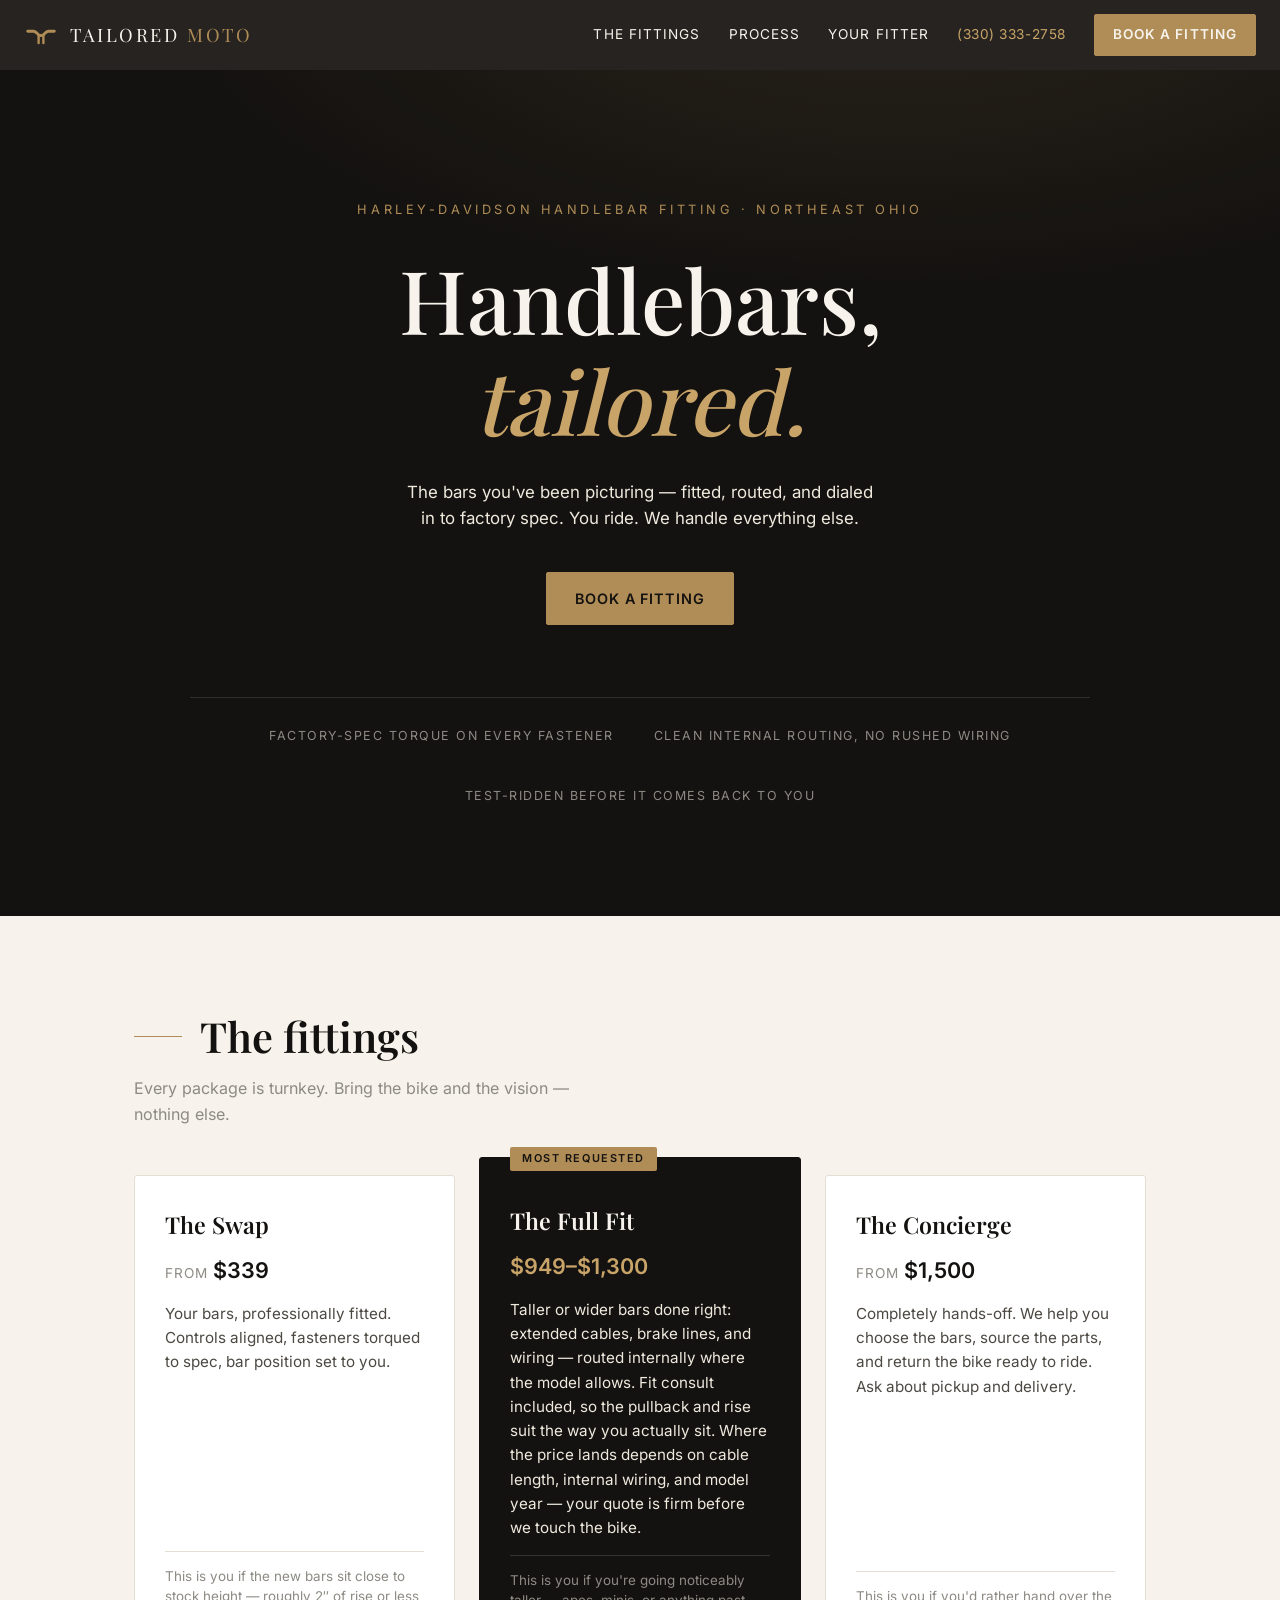
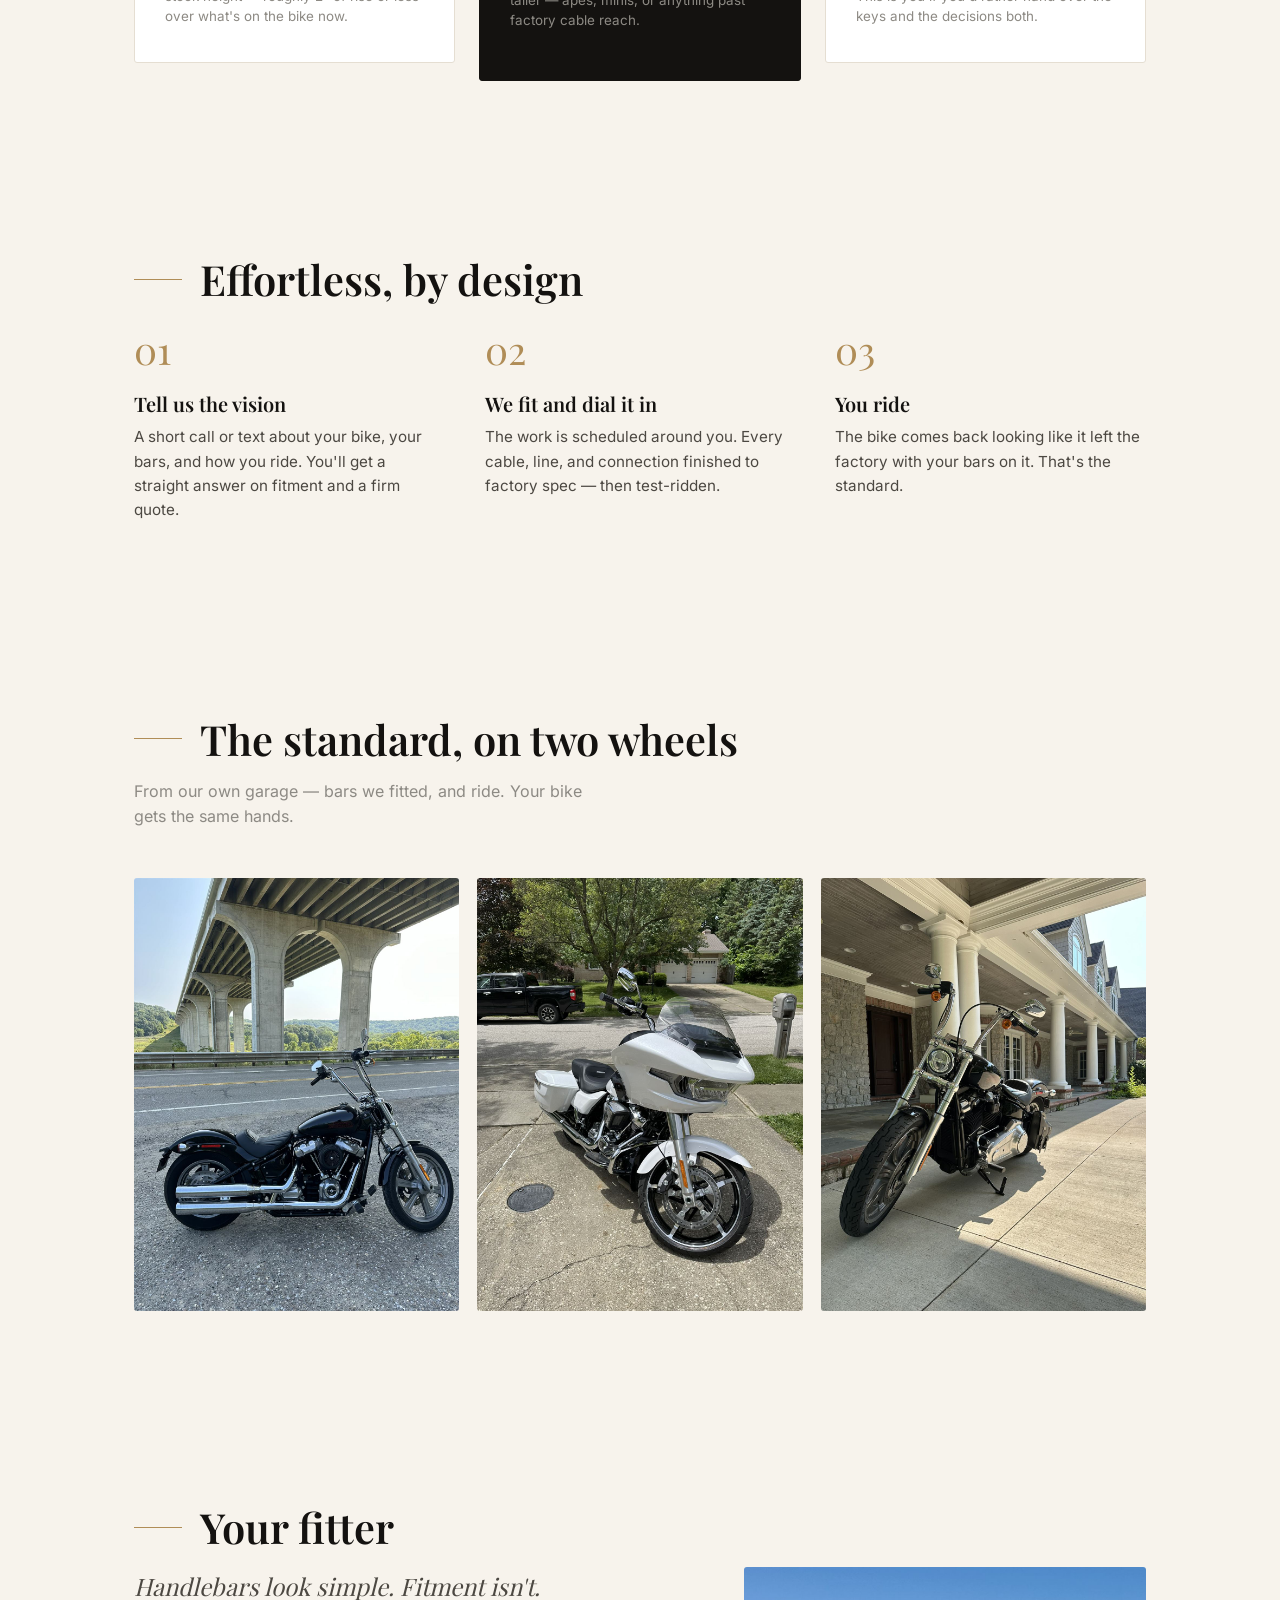
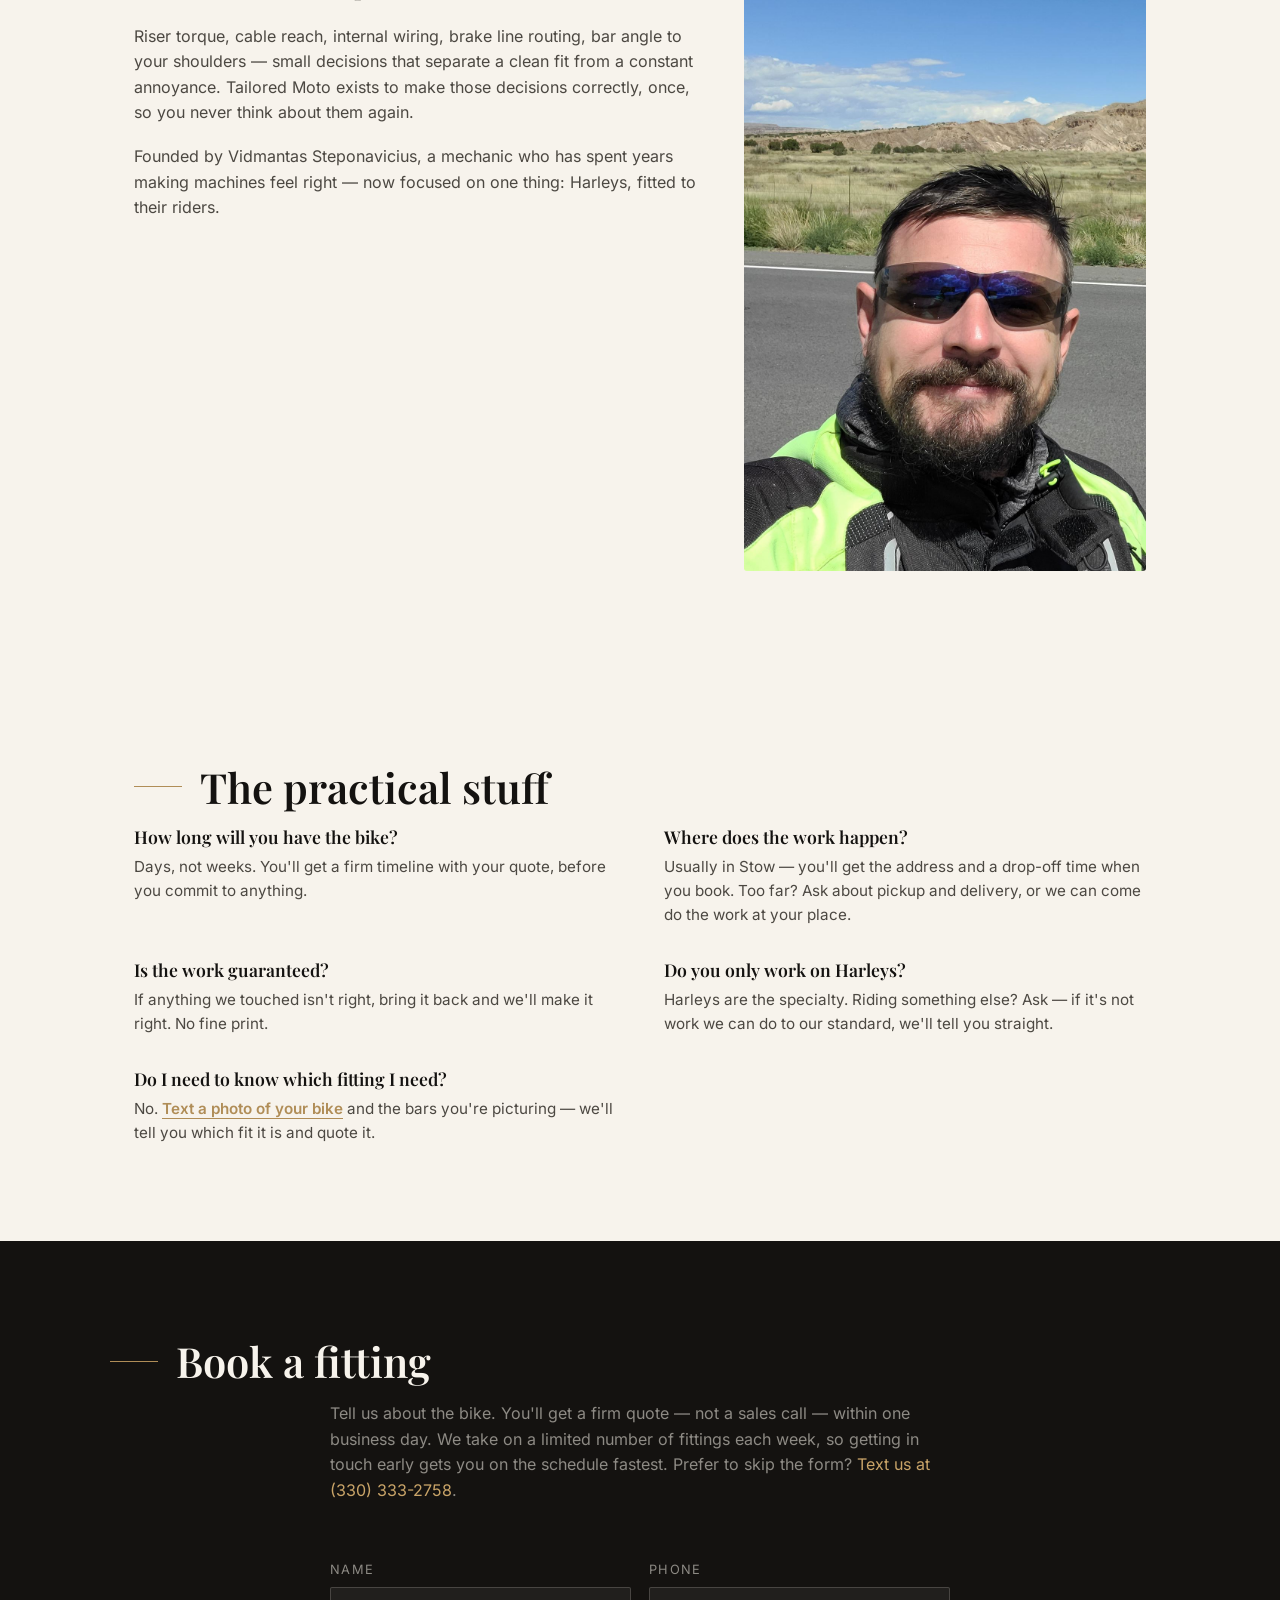
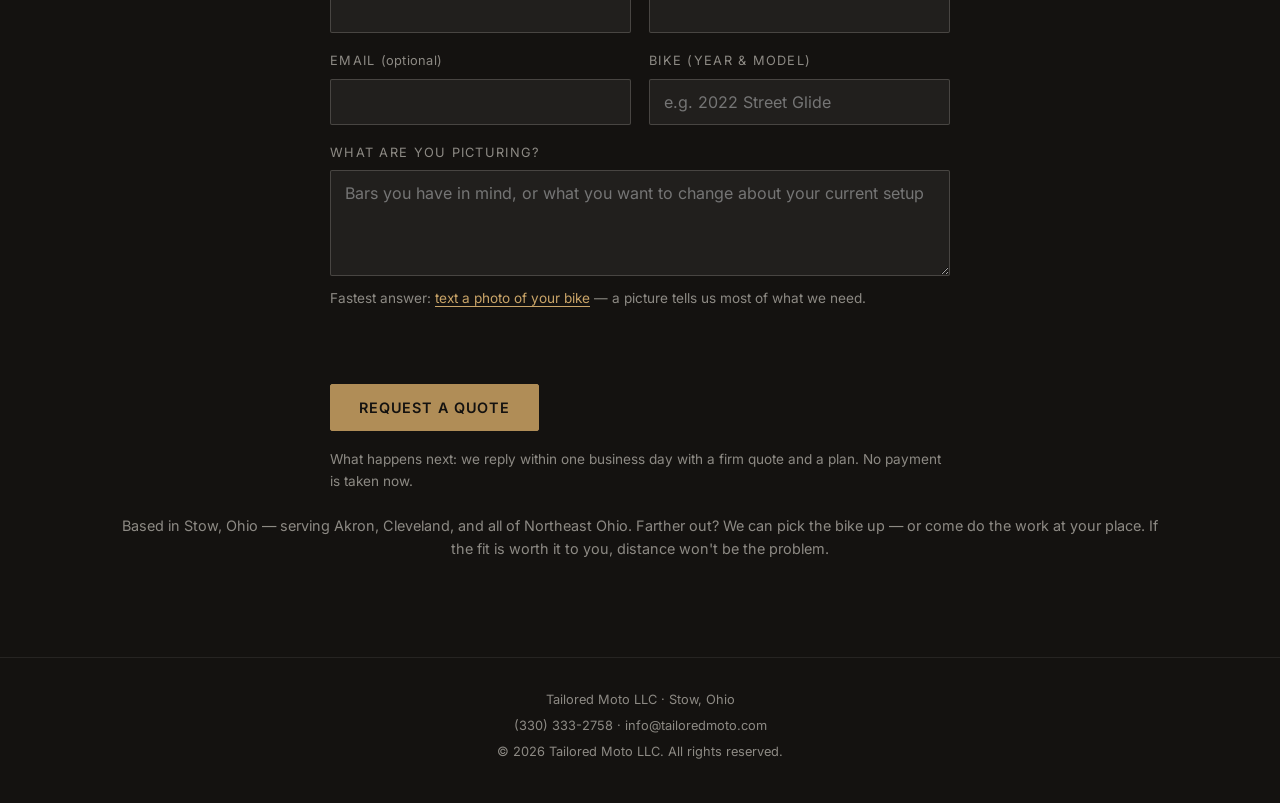
==== commit 2f2ff49d: "Add gallery and fitter photos, Google Analytics, mobile image stacking - Gallery section: three bike" ====
--- a/index.html
+++ b/index.html
@@ -3,6 +3,14 @@
 <head>
 <meta charset="UTF-8">
 <meta name="viewport" content="width=device-width, initial-scale=1.0">
+<!-- Google tag (gtag.js) -->
+<script async src="https://www.googletagmanager.com/gtag/js?id=G-ZL1C3ZZW55"></script>
+<script>
+window.dataLayer = window.dataLayer || [];
+function gtag(){dataLayer.push(arguments);}
+gtag('js', new Date());
+gtag('config', 'G-ZL1C3ZZW55');
+</script>
 <title>Tailored Moto — Harley-Davidson Handlebar Fitting · Stow, Ohio</title>
 <meta name="description" content="White-glove handlebar fitting for Harley-Davidson. Bars, cables, and lines dialed in to factory spec — without you lifting a wrench. Serving Stow, Akron, and Northeast Ohio.">
 <link rel="icon" type="image/svg+xml" href="favicon.svg">
@@ -117,14 +125,27 @@
     </ol>
   </section>
 
+  <!-- GALLERY -->
+  <section class="gallery" id="gallery">
+    <h2><span class="rule"></span>The standard, on two wheels</h2>
+    <p class="section-lede">From our own garage — bars we fitted, and ride. Your bike gets the same hands.</p>
+    <div class="gallery-grid">
+      <figure class="shot"><img src="img/softail-bridge.jpg" alt="Black Harley-Davidson Softail Standard with tall ape hanger handlebars parked beneath the Route 82 viaduct in the Cuyahoga Valley, Ohio" loading="lazy"></figure>
+      <figure class="shot"><img src="img/roadglide-apes.jpg" alt="White Harley-Davidson Road Glide fitted with tall chrome ape hanger handlebars" loading="lazy"></figure>
+      <figure class="shot"><img src="img/softail-portico.jpg" alt="Harley-Davidson Softail with ape hangers parked under a stone portico" loading="lazy"></figure>
+    </div>
+  </section>
+
   <!-- ABOUT -->
   <section class="about" id="about">
     <h2><span class="rule"></span>Your fitter</h2>
-    <div class="about-body">
-      <p class="about-lede">Handlebars look simple. Fitment isn't.</p>
-      <p>Riser torque, cable reach, internal wiring, brake line routing, bar angle to your shoulders — small decisions that separate a clean fit from a constant annoyance. Tailored Moto exists to make those decisions correctly, once, so you never think about them again.</p>
-      <!-- TODO: personalize — years of experience, certifications, a photo -->
-      <p>Founded by Vidmantas Steponavicius, a mechanic who has spent years making machines feel right — now focused on one thing: Harleys, fitted to their riders.</p>
+    <div class="about-grid">
+      <div class="about-body">
+        <p class="about-lede">Handlebars look simple. Fitment isn't.</p>
+        <p>Riser torque, cable reach, internal wiring, brake line routing, bar angle to your shoulders — small decisions that separate a clean fit from a constant annoyance. Tailored Moto exists to make those decisions correctly, once, so you never think about them again.</p>
+        <p>Founded by Vidmantas Steponavicius, a mechanic who has spent years making machines feel right — now focused on one thing: Harleys, fitted to their riders.</p>
+      </div>
+      <figure class="about-photo"><img src="img/vidmantas.jpg" alt="Vidmantas Steponavicius, founder of Tailored Moto, in riding gear on the road" loading="lazy"></figure>
     </div>
   </section>
 
--- a/styles.css
+++ b/styles.css
@@ -174,22 +174,23 @@
 .steps p { color: #4c4842; font-size: 0.95rem; }
 
 /* ---------- about ---------- */
+.about-grid { display: grid; grid-template-columns: 1.4fr 1fr; gap: 48px; align-items: start; }
+.about-photo { margin: 0; }
+.about-photo img { display: block; width: 100%; border-radius: 3px; }
 .about-body { max-width: 62ch; display: grid; gap: 18px; }
 .about-lede { font-family: var(--serif); font-size: 1.5rem; font-style: italic; color: var(--ink); }
 .about-body p { color: #4c4842; }
 
 /* ---------- gallery ---------- */
 .gallery-grid { display: grid; grid-template-columns: repeat(3, 1fr); gap: 18px; }
-.tile {
-  aspect-ratio: 4 / 3;
-  background:
-    radial-gradient(400px 200px at 50% 120%, rgba(176, 141, 87, 0.14), transparent 70%),
-    var(--ink-soft);
+.gallery-grid .shot { margin: 0; }
+.gallery-grid img {
+  display: block; width: 100%; height: 100%;
+  aspect-ratio: 3 / 4; object-fit: cover;
   border-radius: 3px;
-  display: flex; align-items: center; justify-content: center;
-  color: var(--chrome); font-size: 0.78rem; letter-spacing: 0.14em;
-  text-transform: uppercase; text-align: center; line-height: 1.9;
-}
+}
+
+/* ---------- about ---------- */
 
 /* ---------- faq ---------- */
 .faq-list { display: grid; grid-template-columns: repeat(2, 1fr); gap: 32px 48px; }
@@ -256,7 +257,8 @@
 /* ---------- responsive ---------- */
 @media (max-width: 860px) {
   section { padding: 72px 20px; }
-  .cards, .steps, .gallery-grid, .faq-list { grid-template-columns: 1fr; }
+  .cards, .steps, .faq-list, .about-grid { grid-template-columns: 1fr; }
+  .gallery-grid { grid-template-columns: 1fr; gap: 14px; }
   .steps { gap: 32px; }
 
   .nav-toggle {
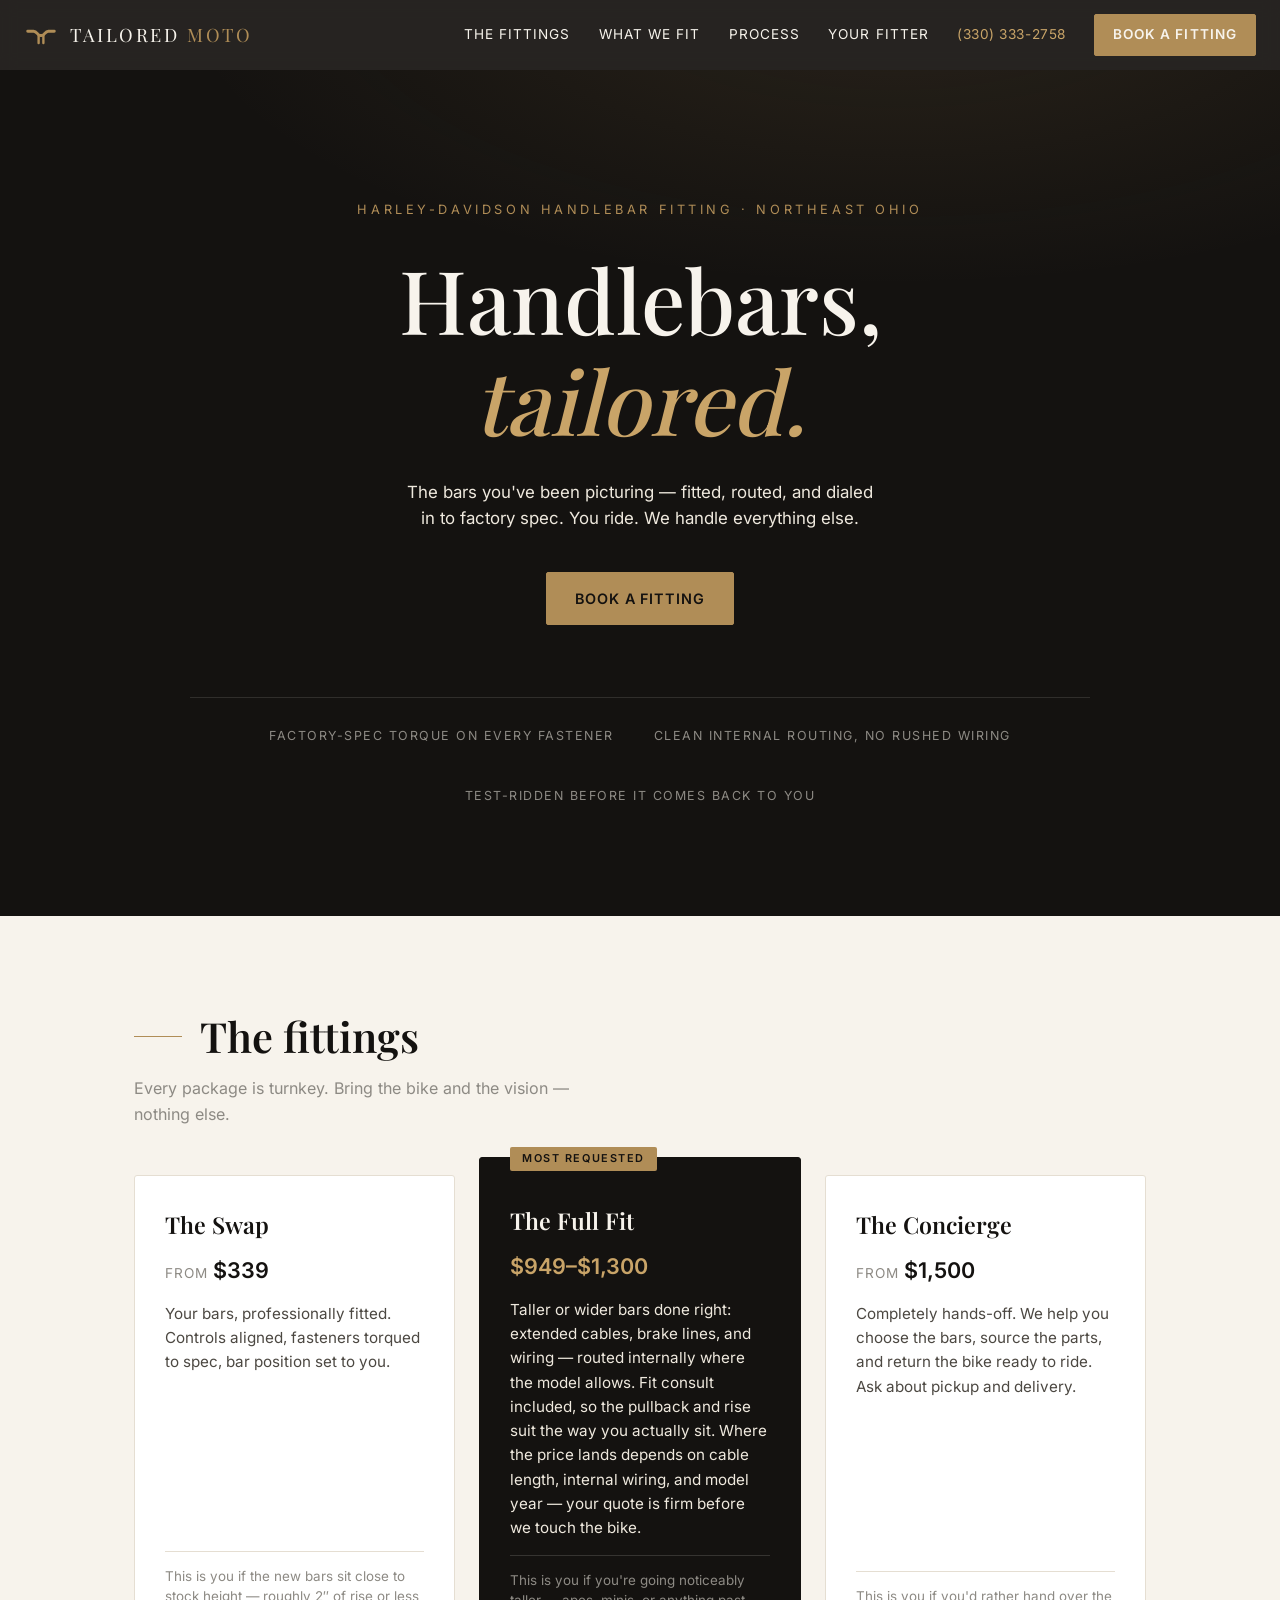
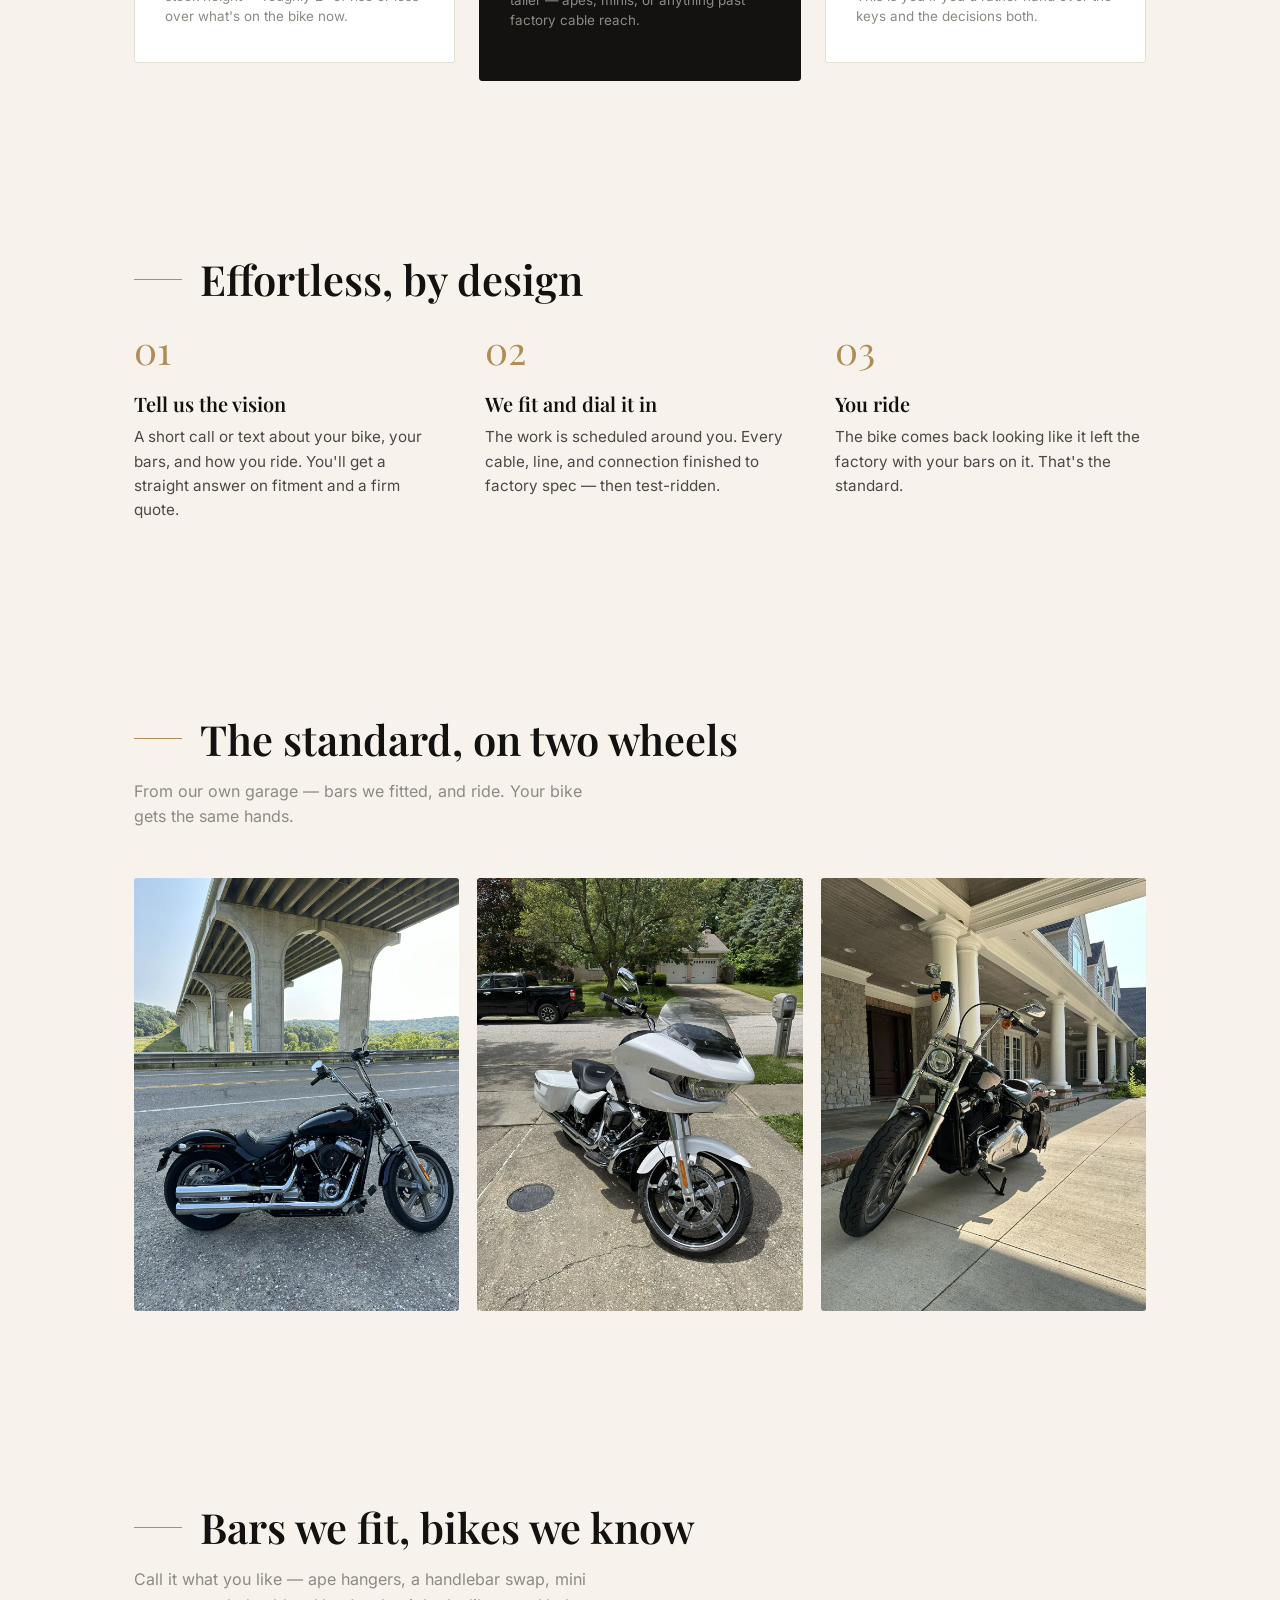
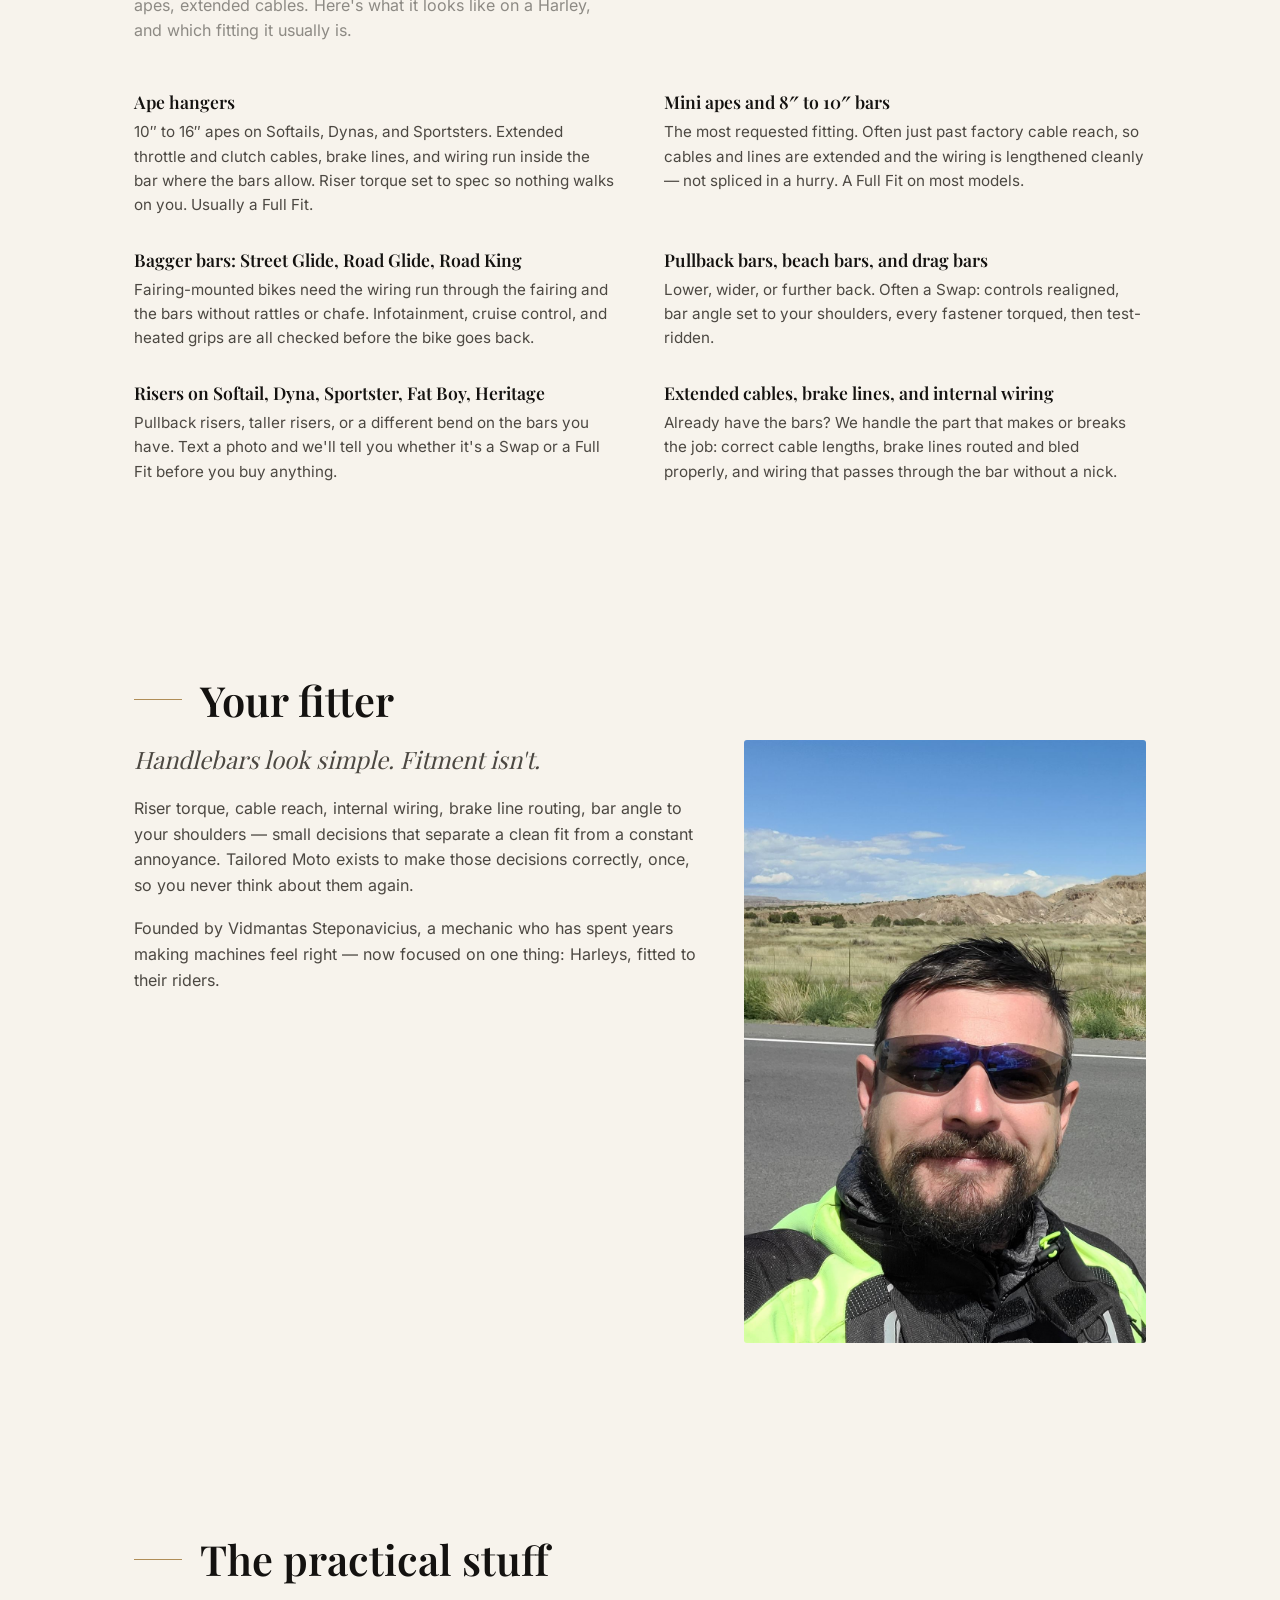
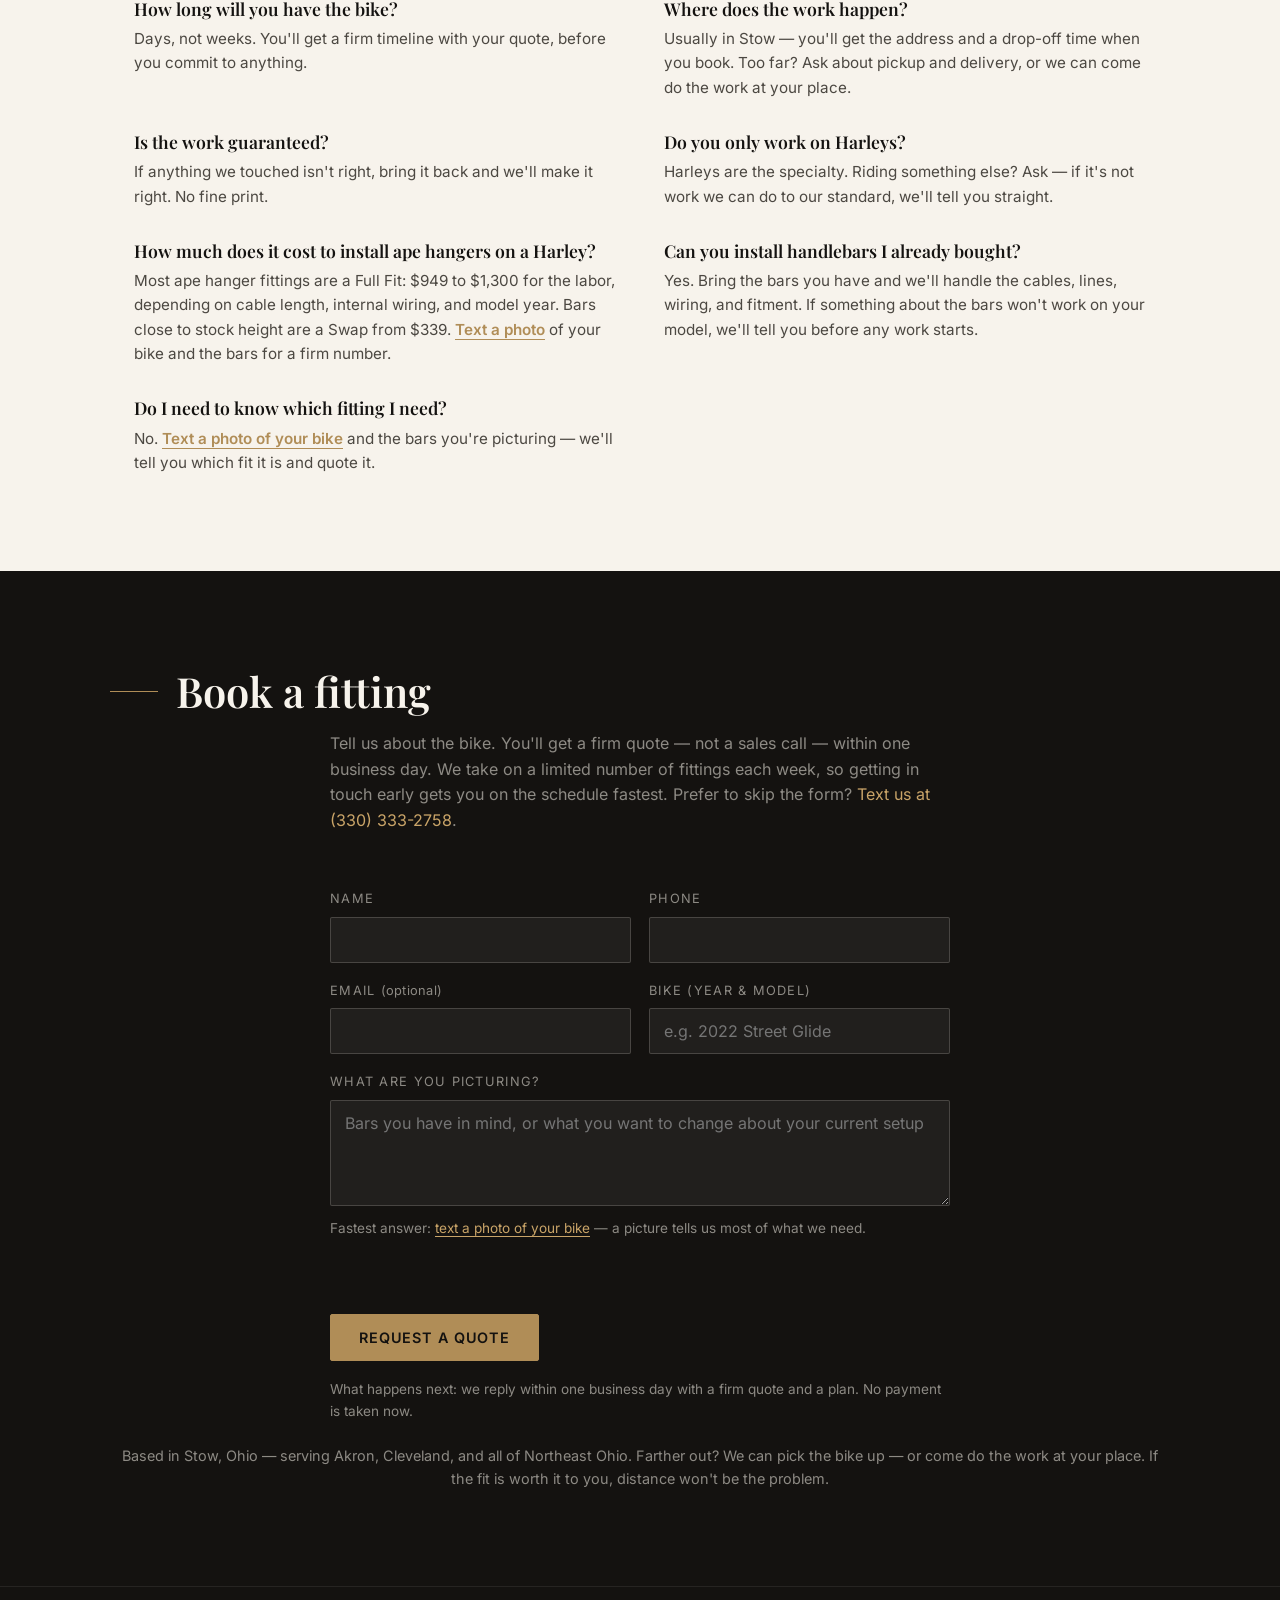
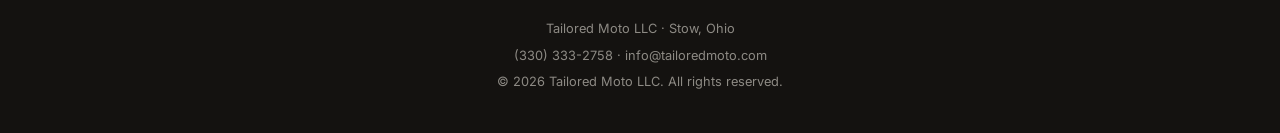
==== commit d94b7e89: "SEO: add 'What we fit' section, ape hanger FAQ, search-term title/meta Co-Authored-By: Claude Fable " ====
--- a/index.html
+++ b/index.html
@@ -11,14 +11,18 @@
 gtag('js', new Date());
 gtag('config', 'G-ZL1C3ZZW55');
 </script>
-<title>Tailored Moto — Harley-Davidson Handlebar Fitting · Stow, Ohio</title>
-<meta name="description" content="White-glove handlebar fitting for Harley-Davidson. Bars, cables, and lines dialed in to factory spec — without you lifting a wrench. Serving Stow, Akron, and Northeast Ohio.">
+<title>Harley Handlebar Install &amp; Ape Hanger Fitting · Stow &amp; Akron, Ohio — Tailored Moto</title>
+<meta name="description" content="Harley-Davidson handlebar installation in Stow, Ohio: ape hangers, mini apes, Street Glide and Road Glide bar swaps, extended cables, and internal wiring — fitted to factory spec. Serving Akron, Cleveland, and Northeast Ohio.">
 <link rel="icon" type="image/svg+xml" href="favicon.svg">
 <link rel="canonical" href="https://tailoredmoto.com/">
 <meta property="og:title" content="Tailored Moto — Handlebars, tailored.">
-<meta property="og:description" content="White-glove handlebar fitting for Harley-Davidson. Serving Stow, Akron, and Northeast Ohio.">
+<meta property="og:description" content="Harley handlebar installs, ape hangers, and bar swaps — fitted to factory spec. Stow, Akron, and Northeast Ohio.">
 <meta property="og:url" content="https://tailoredmoto.com/">
 <meta property="og:type" content="website">
+<meta property="og:image" content="https://tailoredmoto.com/img/og-image.jpg">
+<meta property="og:image:width" content="1200">
+<meta property="og:image:height" content="630">
+<meta name="twitter:card" content="summary_large_image">
 <link rel="preload" href="fonts/playfair-latin.woff2" as="font" type="font/woff2" crossorigin>
 <link rel="preload" href="fonts/inter-latin.woff2" as="font" type="font/woff2" crossorigin>
 <link rel="stylesheet" href="styles.css">
@@ -27,13 +31,36 @@
   "@context": "https://schema.org",
   "@type": "LocalBusiness",
   "name": "Tailored Moto LLC",
-  "description": "Handlebar fitting and installation for Harley-Davidson motorcycles.",
+  "description": "Harley-Davidson handlebar installation and fitting: ape hangers, mini apes, bagger bars for Street Glide and Road Glide, pullback bars, risers, extended cables, brake lines, and internal wiring.",
   "url": "https://tailoredmoto.com",
   "email": "info@tailoredmoto.com",
   "telephone": "+1-330-333-2758",
   "address": { "@type": "PostalAddress", "addressLocality": "Stow", "addressRegion": "OH", "addressCountry": "US" },
   "areaServed": ["Stow OH", "Akron OH", "Cleveland OH", "Northeast Ohio", "Ohio"],
-  "priceRange": "$$$"
+  "priceRange": "$$$",
+  "image": "https://tailoredmoto.com/img/og-image.jpg"
+}
+</script>
+<script type="application/ld+json">
+{
+  "@context": "https://schema.org",
+  "@type": "FAQPage",
+  "mainEntity": [
+    { "@type": "Question", "name": "How long will you have the bike?",
+      "acceptedAnswer": { "@type": "Answer", "text": "Days, not weeks. You'll get a firm timeline with your quote, before you commit to anything." } },
+    { "@type": "Question", "name": "Where does the work happen?",
+      "acceptedAnswer": { "@type": "Answer", "text": "Usually in Stow, Ohio — you'll get the address and a drop-off time when you book. Too far? Ask about pickup and delivery, or we can come do the work at your place." } },
+    { "@type": "Question", "name": "Is the work guaranteed?",
+      "acceptedAnswer": { "@type": "Answer", "text": "If anything we touched isn't right, bring it back and we'll make it right. No fine print." } },
+    { "@type": "Question", "name": "Do you only work on Harleys?",
+      "acceptedAnswer": { "@type": "Answer", "text": "Harleys are the specialty. Riding something else? Ask — if it's not work we can do to our standard, we'll tell you straight." } },
+    { "@type": "Question", "name": "How much does it cost to install ape hangers on a Harley?",
+      "acceptedAnswer": { "@type": "Answer", "text": "Most ape hanger fittings are a Full Fit: $949 to $1,300 for the labor, depending on cable length, internal wiring, and model year. Bars close to stock height are a Swap from $339. Text a photo of your bike and the bars to (330) 333-2758 for a firm number." } },
+    { "@type": "Question", "name": "Can you install handlebars I already bought?",
+      "acceptedAnswer": { "@type": "Answer", "text": "Yes. Bring the bars you have and we'll handle the cables, lines, wiring, and fitment. If something about the bars won't work on your model, we'll tell you before any work starts." } },
+    { "@type": "Question", "name": "Do I need to know which fitting I need?",
+      "acceptedAnswer": { "@type": "Answer", "text": "No. Text a photo of your bike and the bars you're picturing to (330) 333-2758 — we'll tell you which fit it is and quote it." } }
+  ]
 }
 </script>
 </head>
@@ -52,6 +79,7 @@
   </a>
   <nav class="site-nav" id="nav">
     <a href="#services">The fittings</a>
+    <a href="#fits">What we fit</a>
     <a href="#process">Process</a>
     <a href="#about">Your fitter</a>
     <a class="nav-phone" href="sms:+13303332758">(330) 333-2758</a>
@@ -136,6 +164,38 @@
     </div>
   </section>
 
+  <!-- WHAT WE FIT -->
+  <section class="fits" id="fits">
+    <h2><span class="rule"></span>Bars we fit, bikes we know</h2>
+    <p class="section-lede">Call it what you like — ape hangers, a handlebar swap, mini apes, extended cables. Here's what it looks like on a Harley, and which fitting it usually is.</p>
+    <div class="faq-list">
+      <div class="faq-item">
+        <h3>Ape hangers</h3>
+        <p>10″ to 16″ apes on Softails, Dynas, and Sportsters. Extended throttle and clutch cables, brake lines, and wiring run inside the bar where the bars allow. Riser torque set to spec so nothing walks on you. Usually a Full Fit.</p>
+      </div>
+      <div class="faq-item">
+        <h3>Mini apes and 8″ to 10″ bars</h3>
+        <p>The most requested fitting. Often just past factory cable reach, so cables and lines are extended and the wiring is lengthened cleanly — not spliced in a hurry. A Full Fit on most models.</p>
+      </div>
+      <div class="faq-item">
+        <h3>Bagger bars: Street Glide, Road Glide, Road King</h3>
+        <p>Fairing-mounted bikes need the wiring run through the fairing and the bars without rattles or chafe. Infotainment, cruise control, and heated grips are all checked before the bike goes back.</p>
+      </div>
+      <div class="faq-item">
+        <h3>Pullback bars, beach bars, and drag bars</h3>
+        <p>Lower, wider, or further back. Often a Swap: controls realigned, bar angle set to your shoulders, every fastener torqued, then test-ridden.</p>
+      </div>
+      <div class="faq-item">
+        <h3>Risers on Softail, Dyna, Sportster, Fat Boy, Heritage</h3>
+        <p>Pullback risers, taller risers, or a different bend on the bars you have. Text a photo and we'll tell you whether it's a Swap or a Full Fit before you buy anything.</p>
+      </div>
+      <div class="faq-item">
+        <h3>Extended cables, brake lines, and internal wiring</h3>
+        <p>Already have the bars? We handle the part that makes or breaks the job: correct cable lengths, brake lines routed and bled properly, and wiring that passes through the bar without a nick.</p>
+      </div>
+    </div>
+  </section>
+
   <!-- ABOUT -->
   <section class="about" id="about">
     <h2><span class="rule"></span>Your fitter</h2>
@@ -168,6 +228,14 @@
       <div class="faq-item">
         <h3>Do you only work on Harleys?</h3>
         <p>Harleys are the specialty. Riding something else? Ask — if it's not work we can do to our standard, we'll tell you straight.</p>
+      </div>
+      <div class="faq-item">
+        <h3>How much does it cost to install ape hangers on a Harley?</h3>
+        <p>Most ape hanger fittings are a Full Fit: $949 to $1,300 for the labor, depending on cable length, internal wiring, and model year. Bars close to stock height are a Swap from $339. <a href="sms:+13303332758">Text a photo</a> of your bike and the bars for a firm number.</p>
+      </div>
+      <div class="faq-item">
+        <h3>Can you install handlebars I already bought?</h3>
+        <p>Yes. Bring the bars you have and we'll handle the cables, lines, wiring, and fitment. If something about the bars won't work on your model, we'll tell you before any work starts.</p>
       </div>
       <div class="faq-item">
         <h3>Do I need to know which fitting I need?</h3>
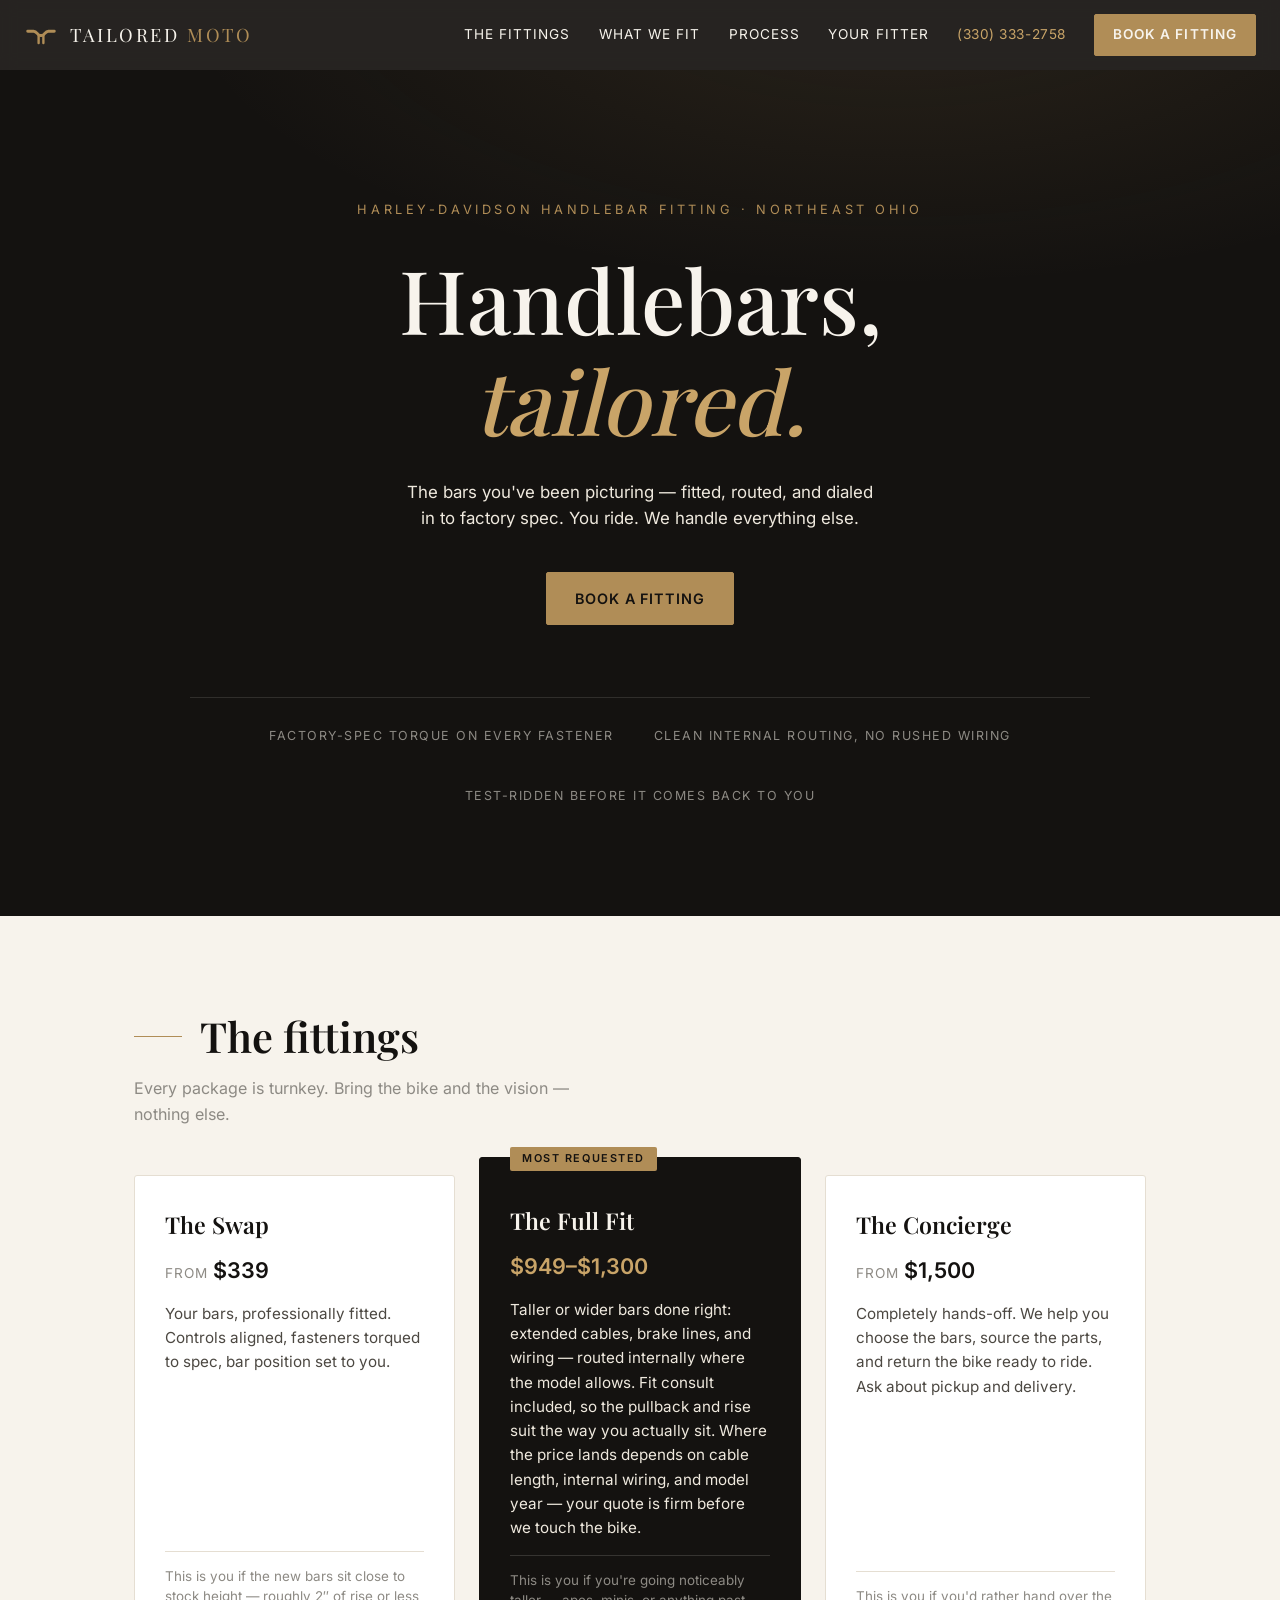
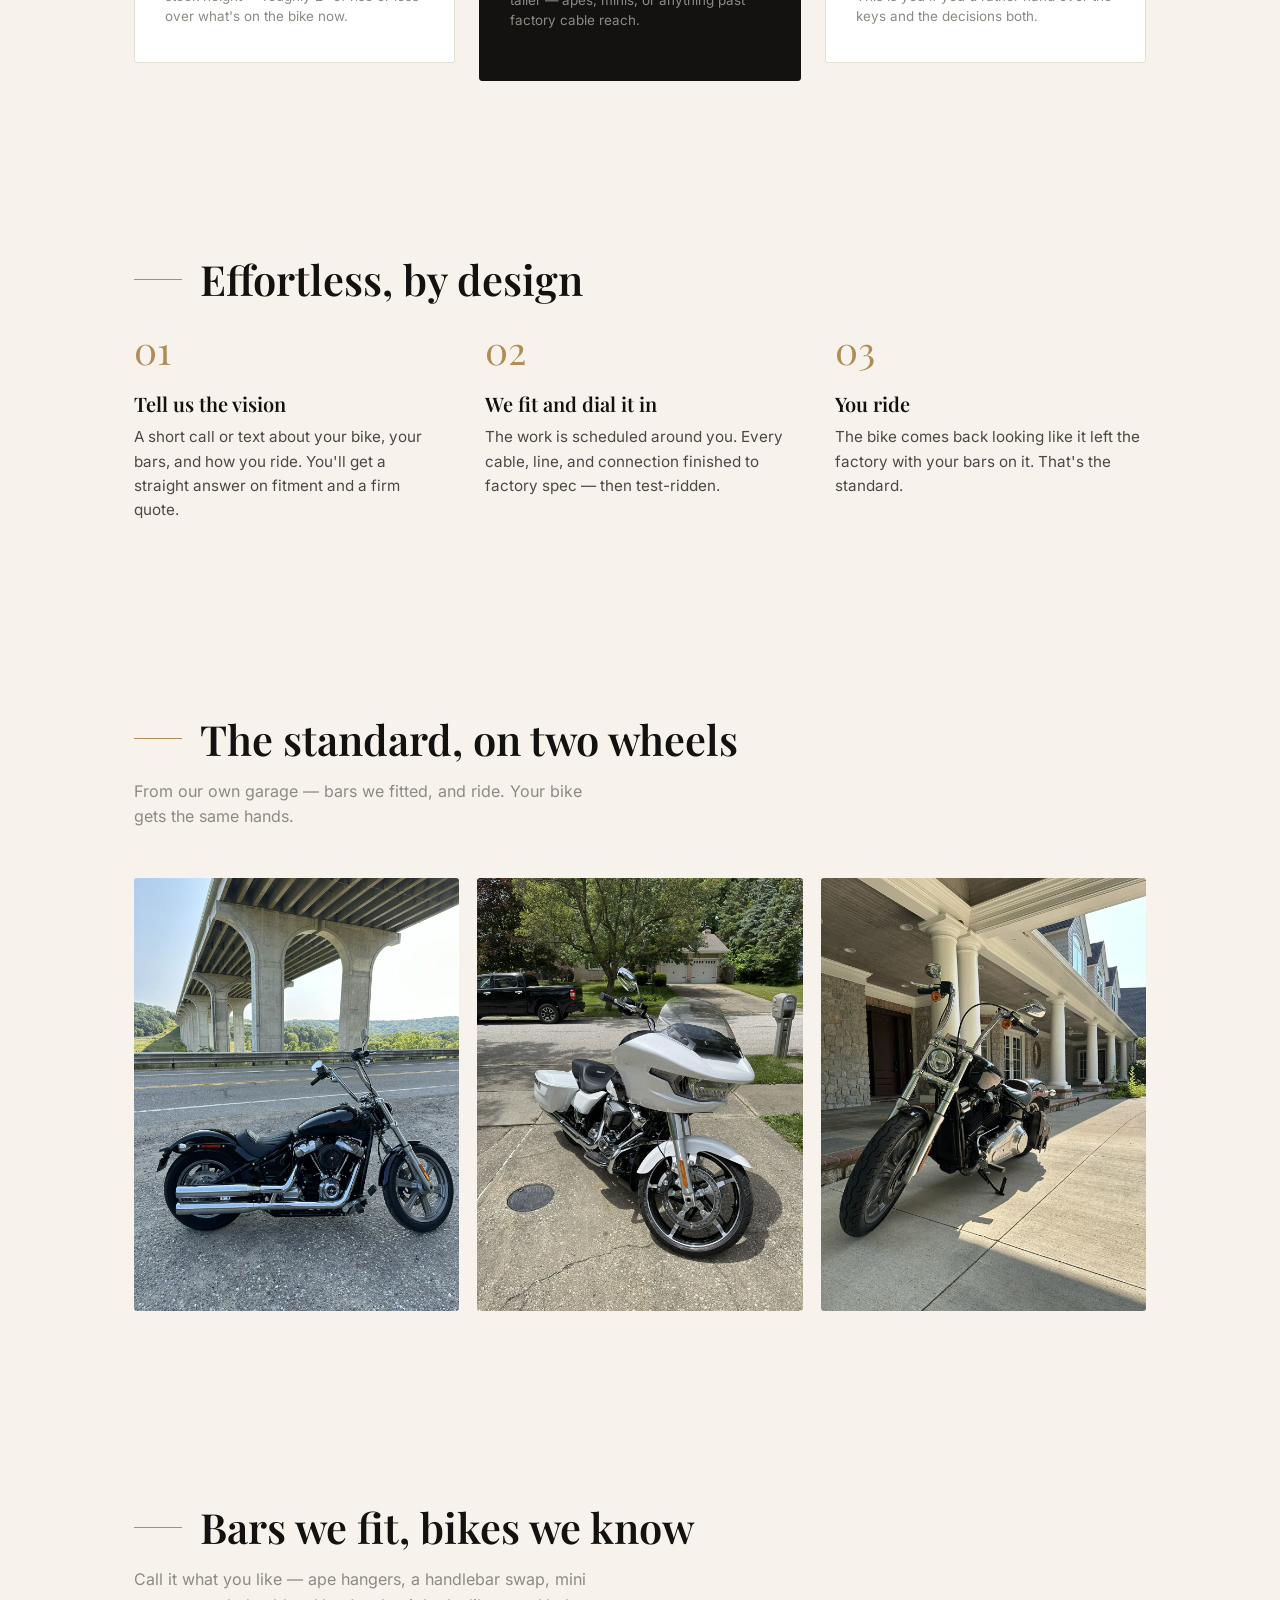
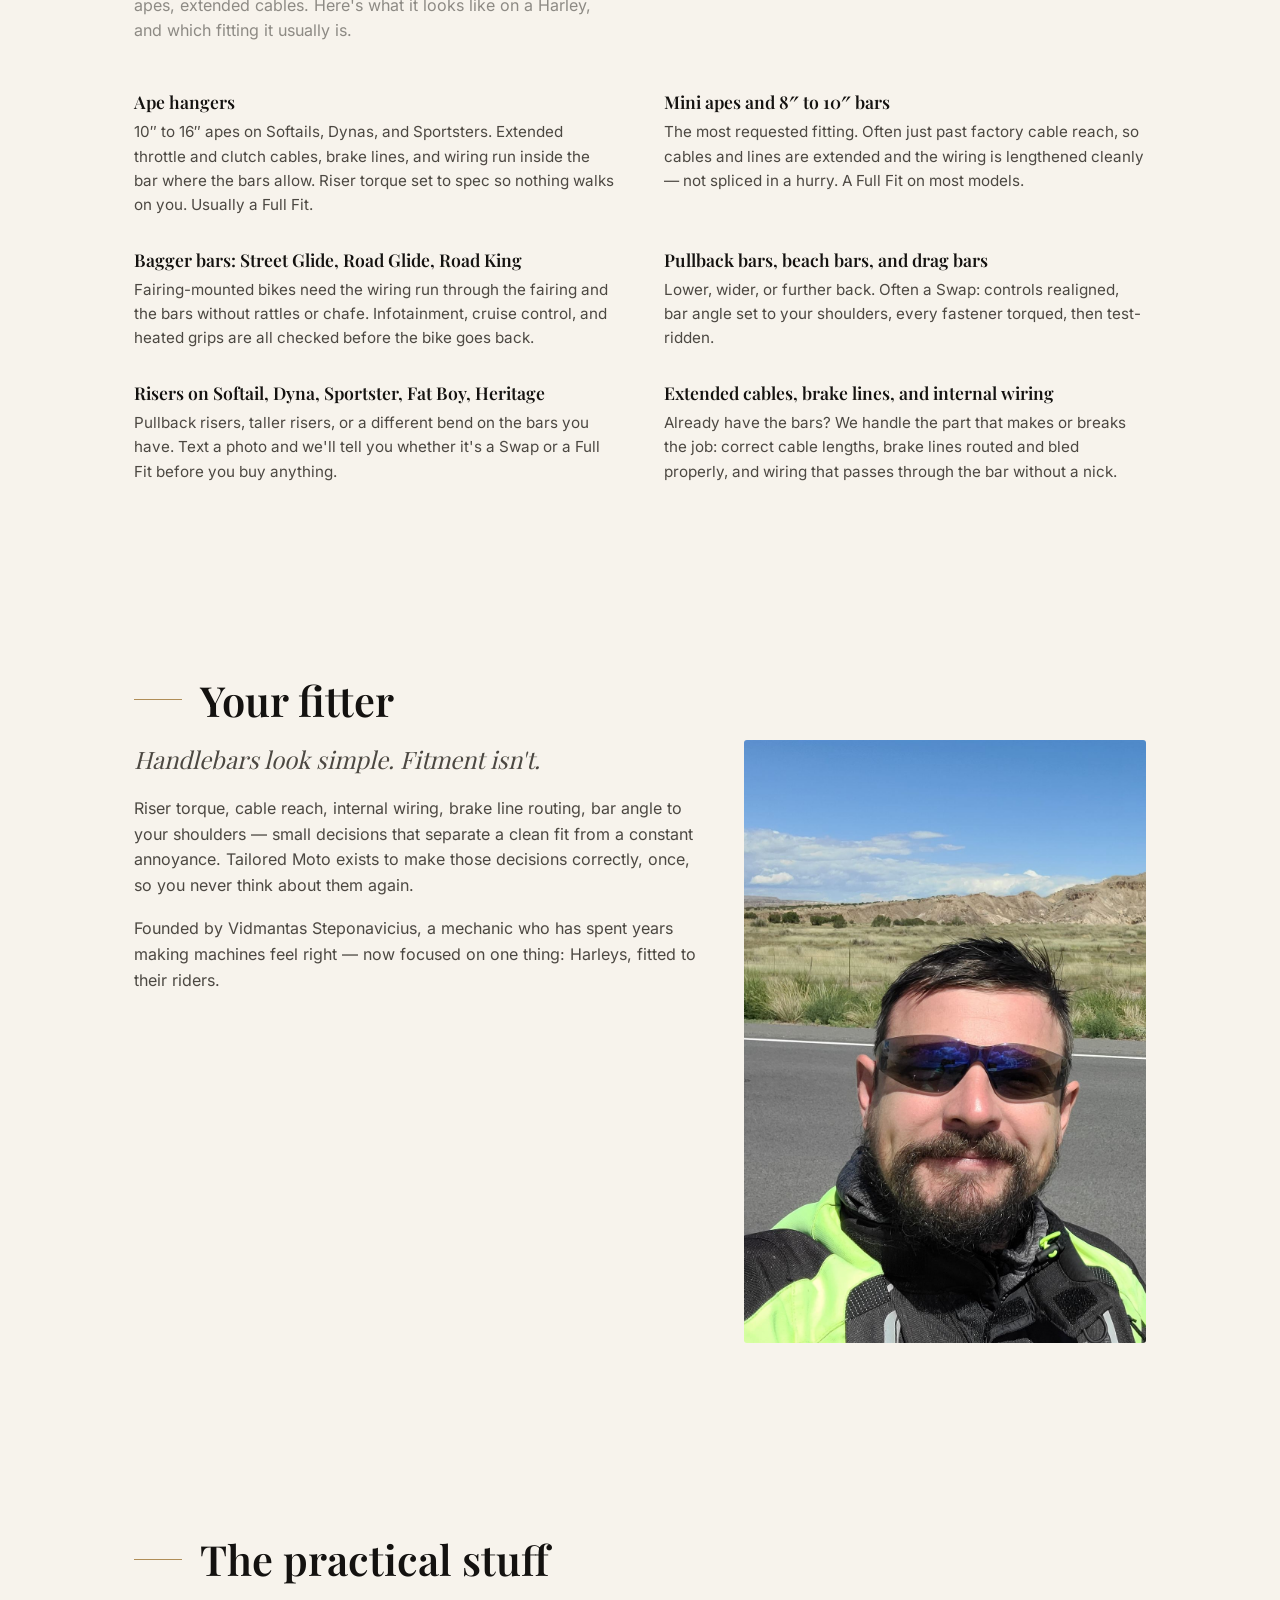
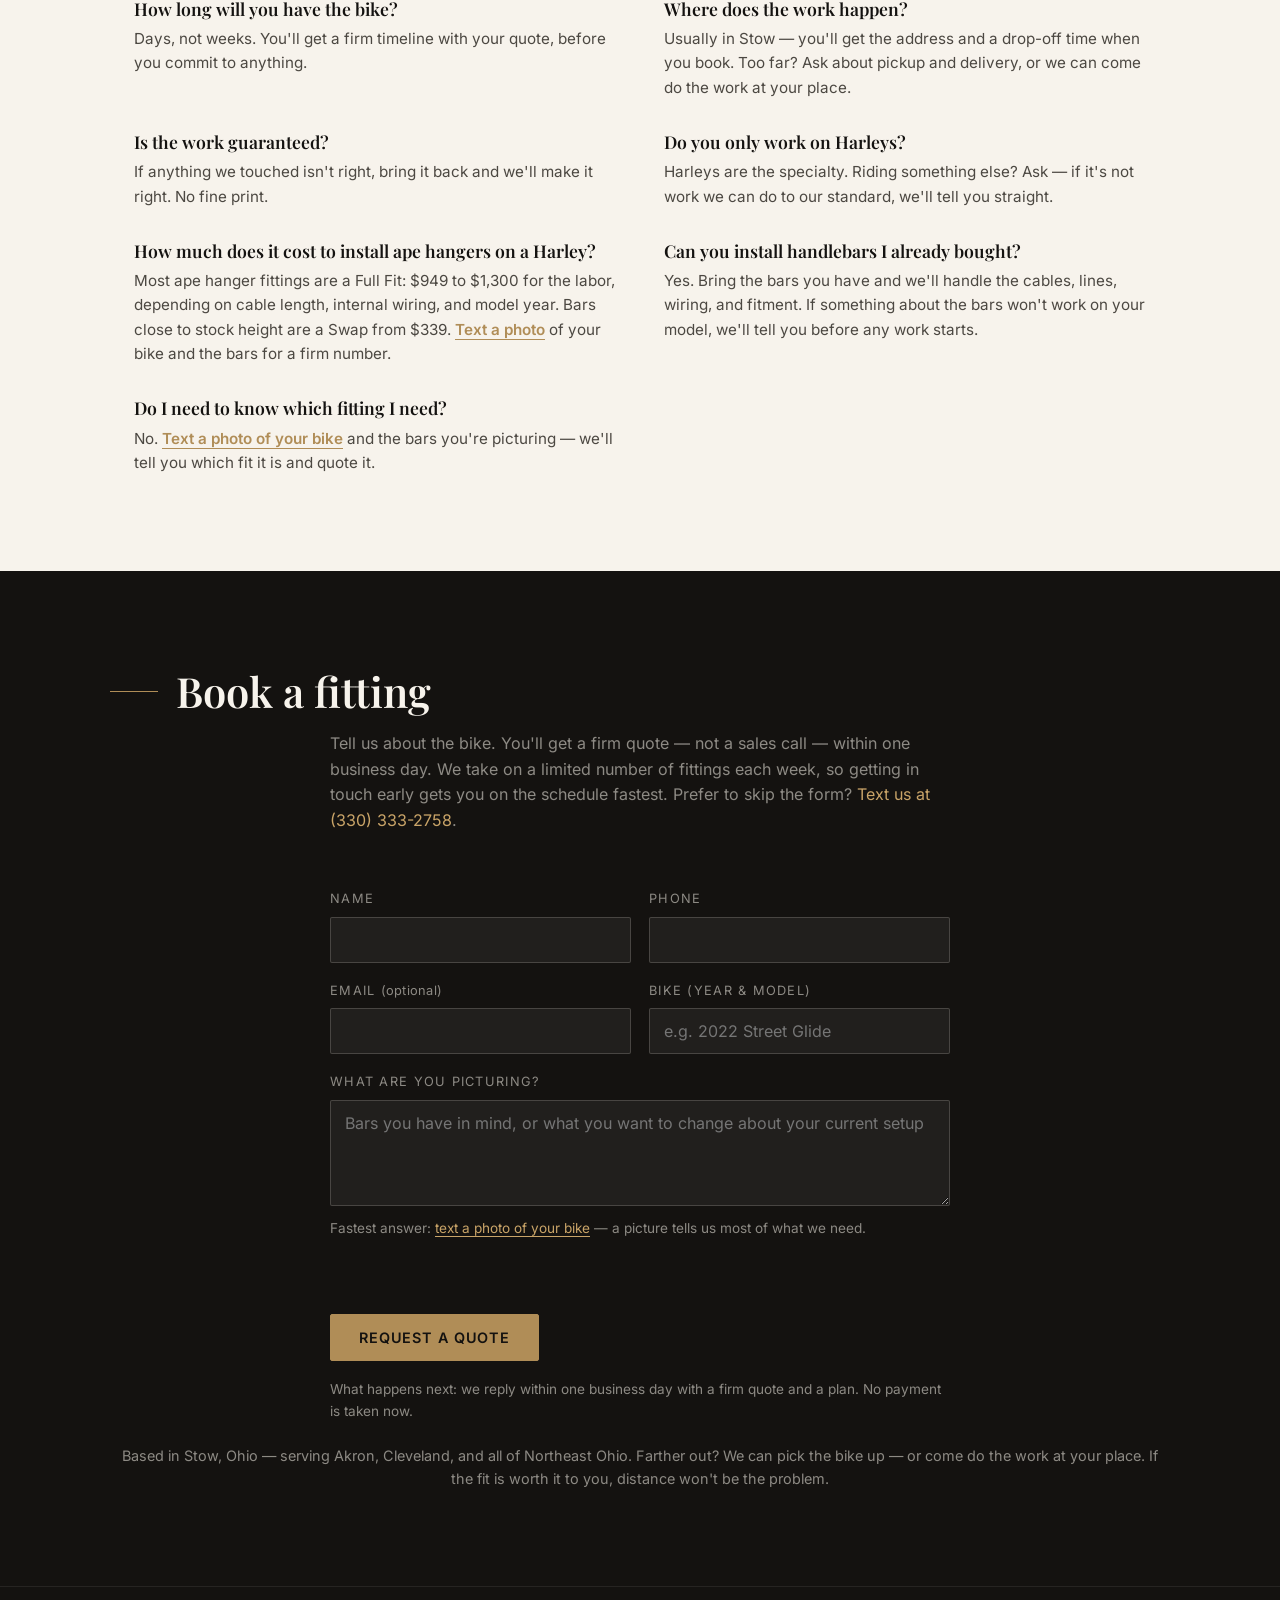
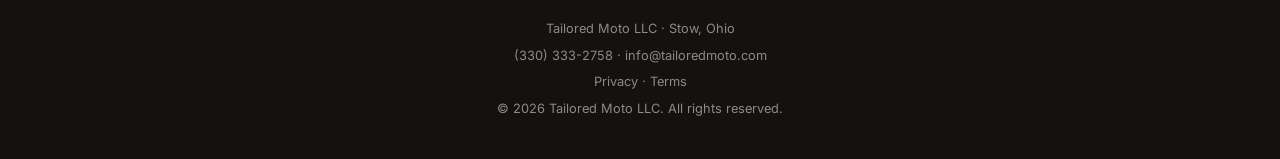
==== commit ad058071: "Add privacy policy and terms of service pages Required by Google Business Profile AI messaging setup" ====
--- a/index.html
+++ b/index.html
@@ -282,6 +282,7 @@
 <footer class="site-footer">
   <p>Tailored Moto LLC · Stow, Ohio</p>
   <p><a href="sms:+13303332758">(330) 333-2758</a> · <a href="mailto:info@tailoredmoto.com">info@tailoredmoto.com</a></p>
+  <p><a href="/privacy">Privacy</a> · <a href="/terms">Terms</a></p>
   <p>© 2026 Tailored Moto LLC. All rights reserved.</p>
 </footer>
 
--- a/styles.css
+++ b/styles.css
@@ -295,3 +295,14 @@
   .hero { padding: 90px 20px 80px; }
   .trust-strip { gap: 14px; flex-direction: column; align-items: center; margin-top: 56px; }
 }
+
+/* ---------- legal pages ---------- */
+.legal { max-width: 720px; padding-top: 64px; }
+.legal .kicker a { color: var(--brass); text-decoration: none; }
+.legal h1 { font-size: clamp(2.4rem, 6vw, 3.6rem); font-weight: 500; margin-bottom: 8px; }
+.legal h1 em { color: var(--brass-bright); }
+.legal .meta { color: var(--chrome); margin-bottom: 40px; }
+.legal h2 { font-size: 1.35rem; margin: 36px 0 10px; display: block; }
+.legal p, .legal li { color: #4c4842; }
+.legal ul { padding-left: 20px; display: grid; gap: 8px; }
+.legal a { color: var(--brass); }
